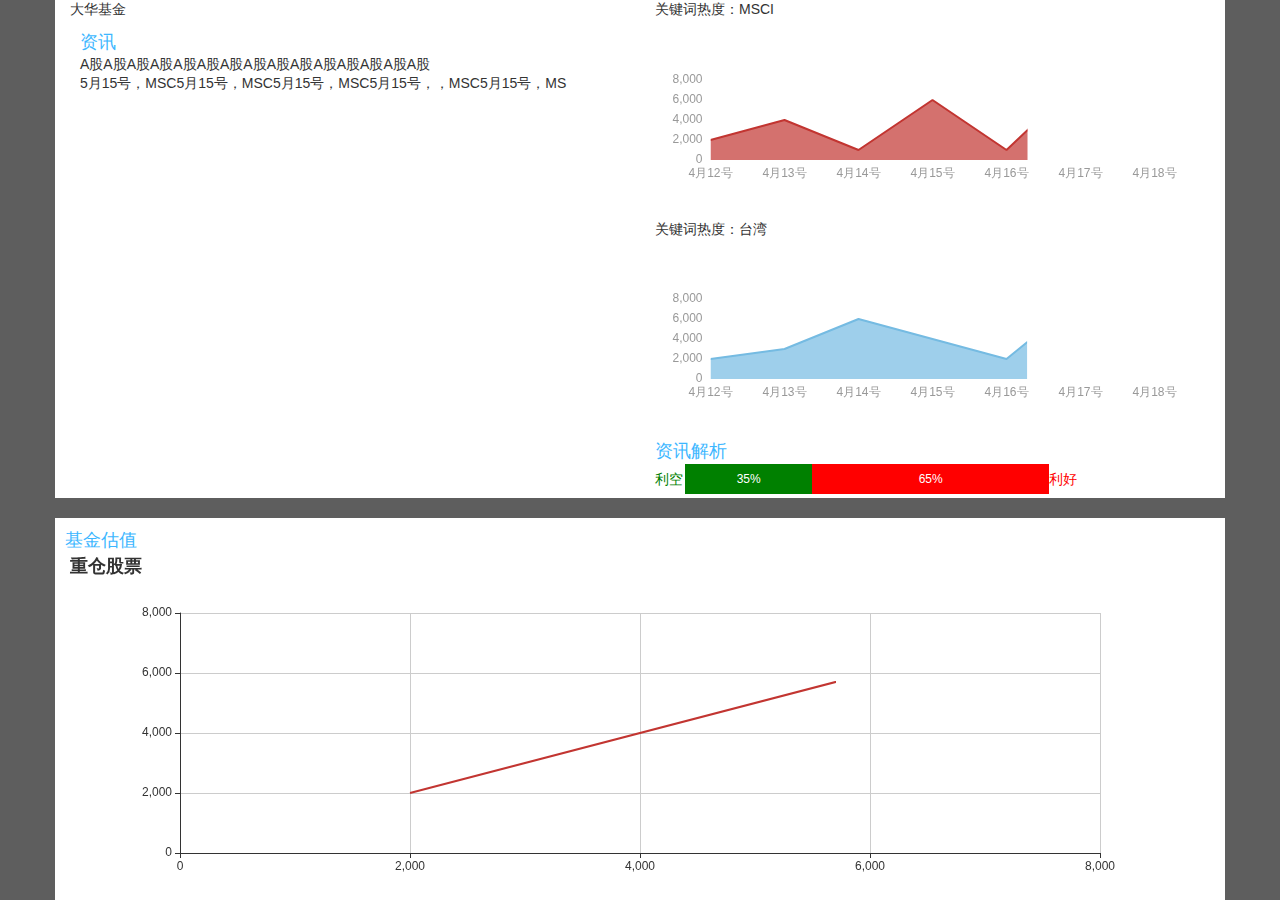
==== index.html @ 8939ec00 "first commit" ====
<!DOCTYPE html>
<html lang="en">
<head>
    <meta charset="UTF-8">
    <title>智能投顾</title>
    <meta name="renderer" content="webkit">
    <meta name="keywords" content=""/>
    <meta name="description" content=""/>
    <meta name="viewport" content="width=device-width, initial-scale=1.0, maximum-scale=1.0"/>
    <meta http-equiv="expires" content="0">
    <link rel="stylesheet" href="./css/bootstrap.min.css">
    <link rel="stylesheet" href="./css/font-awesome.min.css">
    <link rel="stylesheet" href="./css/animate.css">
    <link rel="stylesheet" href="./css/swiper.min.css">
    <link rel="stylesheet" href="./css/style.css">


    <script src="./js/jquery.min.js"></script>
    <script src="./js/bootstrap.min.js"></script>
    <script src="./js/echarts.min.js"></script>
    <script src="./js/swiper.min.js"></script>
</head>
<body>
   <div class="wrap">
       <div class="container">
           <div class="row clearfix bgfff">
               <div class="col-lg-6 bgfff">
                 <h3>大华基金</h3>
                 <div class="padLR">
                     <div class="blueT">资讯</div>
                     <p class="newsT">A股A股A股A股A股A股A股A股A股A股A股A股A股A股A股</p>
                     <p class="newsC">
                         5月15号，MSC5月15号，MSC5月15号，MSC5月15号，，MSC5月15号，MS
                     </p>
                     <div id="chart01">
                     </div>
                 </div>
               </div>
               <div class="col-lg-6 bgfff">
                  <div class="h3Bg">关键词热度：MSCI</div>
                   <div id="chart02"></div>
                   <div class="h3Bg">关键词热度：台湾</div>
                   <div id="chart03"></div>
                   <div class="blueT">资讯解析</div>
                   <div class="pgt">
                       <span class="colorG">利空</span>
                       <div class="pgrW">
                           <div class="pgr green" style="width:35%">
                               <i>35%</i>
                           </div>
                           <div class="pgr red" style="width:65%">
                               <i>65%</i>
                           </div>
                       </div>
                       <span class="colorR">利好</span>
                   </div>
               </div>
           </div>
           <div class="row bgfff mg20">
               <div class="padLR">
                   <div class="blueT">基金估值</div>
                   <div id="chart04"></div>
               </div>
           </div>
           <div class="row bgfff mg20">

               <div class="padLR">
                   <div class="part">
                       <h3>智投1号</h3>
                       <div class="blueT">组合收益率回测曲线</div>
                       <div class="clearfix">
                           <div id="chart05" class="fl"></div>
                           <div class="bgGrey fl">
                               <p>指标VaR</p>
                               <div id="chart06"></div>
                               <p>持仓以来</p>
                               <div class="haFlex">
                                   <div class="haItem">
                                       <span>7.48%</span>
                                       <span>最大收益率</span>
                                   </div>
                                   <div class="haItem">
                                       <span>7.48%</span>
                                       <span>最大收益率</span>
                                   </div>
                                   <div class="haItem">
                                       <span>7.48%</span>
                                       <span>最大收益率</span>
                                   </div>
                                   <div class="haItem">
                                       <span>7.48%</span>
                                       <span>最大收益率</span>
                                   </div>
                               </div>
                               <p>超额业绩分析</p>
                               <div class="barWrap">
                                   <span style="background: #ffcc00;height: 80px;"></span>
                                   <span style="background: #5dca63;height: 10px;"></span>
                                   <span style="background: #ff3300;height: 80px;"></span>
                                   <span style="background: #5dca63;height: 10px;"></span>
                               </div>
                           </div>
                       </div>
                   </div>
                   </div>
                   <div>
                       <div class="blueT">资产大类历年汇报图</div>
                       <div class="tableWrap">
                           <table>
                               <thead>
                                <tr>
                                    <th>2003</th>
                                    <th>2004</th>
                                    <th>2005</th>
                                    <th>2006</th>
                                    <th>2007</th>
                                    <th>2008</th>
                                    <th>2009</th>
                                    <th>2010</th>
                                    <th>2011</th>
                                    <th>2012</th>
                                    <th>2013</th>
                                    <th>2014</th>
                                    <th>2015</th>
                                    <th>2016</th>
                                    <th>2017</th>
                                </tr>
                               </thead>
                               <tbody>
                                   <tr>
                                       <td class="tc01">
                                           <span>HG DONG</span>
                                           <span>30.87%</span>
                                       </td>
                                       <td class="tc09">
                                           <span>HG DONG</span>
                                           <span>30.87%</span>
                                       </td>
                                       <td class="tc08">
                                           <span>HG DONG</span>
                                           <span>30.87%</span>
                                       </td>
                                       <td class="tc07">
                                           <span>HG DONG</span>
                                           <span>30.87%</span>
                                       </td>
                                       <td class="tc06">
                                           <span>HG DONG</span>
                                           <span>30.87%</span>
                                       </td>
                                       <td class="tc05">
                                           <span>HG DONG</span>
                                           <span>30.87%</span>
                                       </td>
                                       <td class="tc04">
                                           <span>HG DONG</span>
                                           <span>30.87%</span>
                                       </td>
                                       <td class="tc03">
                                           <span>HG DONG</span>
                                           <span>30.87%</span>
                                       </td>
                                       <td class="tc02">
                                           <span>HG DONG</span>
                                           <span>30.87%</span>
                                       </td>
                                       <td class="tc01">
                                           <span>HG DONG</span>
                                           <span>30.87%</span>
                                       </td>
                                       <td class="tc09">
                                           <span>HG DONG</span>
                                           <span>30.87%</span>
                                       </td>
                                       <td class="tc08">
                                           <span>HG DONG</span>
                                           <span>30.87%</span>
                                       </td>
                                       <td class="tc07">
                                           <span>HG DONG</span>
                                           <span>30.87%</span>
                                       </td>
                                       <td class="tc06">
                                           <span>HG DONG</span>
                                           <span>30.87%</span>
                                       </td>
                                       <td class="tc05">
                                           <span>HG DONG</span>
                                           <span>30.87%</span>
                                       </td>
                                   </tr>
                                   <tr>
                                       <td class="tc02">
                                           <span>HG DONG</span>
                                           <span>30.87%</span>
                                       </td>
                                       <td class="tc01">
                                           <span>HG DONG</span>
                                           <span>30.87%</span>
                                       </td>
                                       <td class="tc09">
                                           <span>HG DONG</span>
                                           <span>30.87%</span>
                                       </td>
                                       <td class="tc08">
                                           <span>HG DONG</span>
                                           <span>30.87%</span>
                                       </td>
                                       <td class="tc07">
                                           <span>HG DONG</span>
                                           <span>30.87%</span>
                                       </td>
                                       <td class="tc06">
                                           <span>HG DONG</span>
                                           <span>30.87%</span>
                                       </td>
                                       <td class="tc05">
                                           <span>HG DONG</span>
                                           <span>30.87%</span>
                                       </td>
                                       <td class="tc04">
                                           <span>HG DONG</span>
                                           <span>30.87%</span>
                                       </td>
                                       <td class="tc03">
                                           <span>HG DONG</span>
                                           <span>30.87%</span>
                                       </td>
                                       <td class="tc02">
                                           <span>HG DONG</span>
                                           <span>30.87%</span>
                                       </td>
                                       <td class="tc01">
                                           <span>HG DONG</span>
                                           <span>30.87%</span>
                                       </td>
                                       <td class="tc09">
                                           <span>HG DONG</span>
                                           <span>30.87%</span>
                                       </td>
                                       <td class="tc08">
                                           <span>HG DONG</span>
                                           <span>30.87%</span>
                                       </td>
                                       <td class="tc07">
                                           <span>HG DONG</span>
                                           <span>30.87%</span>
                                       </td>
                                       <td class="tc06">
                                           <span>HG DONG</span>
                                           <span>30.87%</span>
                                       </td>
                                   </tr>
                                   <tr>
                                       <td class="tc03">
                                           <span>HG DONG</span>
                                           <span>30.87%</span>
                                       </td>
                                       <td class="tc02">
                                           <span>HG DONG</span>
                                           <span>30.87%</span>
                                       </td>
                                       <td class="tc01">
                                           <span>HG DONG</span>
                                           <span>30.87%</span>
                                       </td>
                                       <td class="tc09">
                                           <span>HG DONG</span>
                                           <span>30.87%</span>
                                       </td>
                                       <td class="tc08">
                                           <span>HG DONG</span>
                                           <span>30.87%</span>
                                       </td>
                                       <td class="tc07">
                                           <span>HG DONG</span>
                                           <span>30.87%</span>
                                       </td>
                                       <td class="tc06">
                                           <span>HG DONG</span>
                                           <span>30.87%</span>
                                       </td>
                                       <td class="tc05">
                                           <span>HG DONG</span>
                                           <span>30.87%</span>
                                       </td>
                                       <td class="tc04">
                                           <span>HG DONG</span>
                                           <span>30.87%</span>
                                       </td>
                                       <td class="tc03">
                                           <span>HG DONG</span>
                                           <span>30.87%</span>
                                       </td>
                                       <td class="tc02">
                                           <span>HG DONG</span>
                                           <span>30.87%</span>
                                       </td>
                                       <td class="tc01">
                                           <span>HG DONG</span>
                                           <span>30.87%</span>
                                       </td>
                                       <td class="tc09">
                                           <span>HG DONG</span>
                                           <span>30.87%</span>
                                       </td>
                                       <td class="tc08">
                                           <span>HG DONG</span>
                                           <span>30.87%</span>
                                       </td>
                                       <td class="tc07">
                                           <span>HG DONG</span>
                                           <span>30.87%</span>
                                       </td>

                                   </tr>
                                   <tr>
                                       <td class="tc04">
                                           <span>HG DONG</span>
                                           <span>30.87%</span>
                                       </td>
                                       <td class="tc03">
                                           <span>HG DONG</span>
                                           <span>30.87%</span>
                                       </td>
                                       <td class="tc02">
                                           <span>HG DONG</span>
                                           <span>30.87%</span>
                                       </td>
                                       <td class="tc01">
                                           <span>HG DONG</span>
                                           <span>30.87%</span>
                                       </td>
                                       <td class="tc09">
                                           <span>HG DONG</span>
                                           <span>30.87%</span>
                                       </td>
                                       <td class="tc08">
                                           <span>HG DONG</span>
                                           <span>30.87%</span>
                                       </td>
                                       <td class="tc07">
                                           <span>HG DONG</span>
                                           <span>30.87%</span>
                                       </td>
                                       <td class="tc06">
                                           <span>HG DONG</span>
                                           <span>30.87%</span>
                                       </td>
                                       <td class="tc05">
                                           <span>HG DONG</span>
                                           <span>30.87%</span>
                                       </td>
                                       <td class="tc04">
                                           <span>HG DONG</span>
                                           <span>30.87%</span>
                                       </td>
                                       <td class="tc03">
                                           <span>HG DONG</span>
                                           <span>30.87%</span>
                                       </td>
                                       <td class="tc02">
                                           <span>HG DONG</span>
                                           <span>30.87%</span>
                                       </td>
                                       <td class="tc01">
                                           <span>HG DONG</span>
                                           <span>30.87%</span>
                                       </td>
                                       <td class="tc09">
                                           <span>HG DONG</span>
                                           <span>30.87%</span>
                                       </td>
                                       <td class="tc08">
                                           <span>HG DONG</span>
                                           <span>30.87%</span>
                                       </td>

                                   </tr>
                                   <tr>
                                       <td class="tc05">
                                           <span>HG DONG</span>
                                           <span>30.87%</span>
                                       </td>
                                       <td class="tc04">
                                           <span>HG DONG</span>
                                           <span>30.87%</span>
                                       </td>
                                       <td class="tc03">
                                           <span>HG DONG</span>
                                           <span>30.87%</span>
                                       </td>
                                       <td class="tc02">
                                           <span>HG DONG</span>
                                           <span>30.87%</span>
                                       </td>
                                       <td class="tc01">
                                           <span>HG DONG</span>
                                           <span>30.87%</span>
                                       </td>
                                       <td class="tc09">
                                           <span>HG DONG</span>
                                           <span>30.87%</span>
                                       </td>
                                       <td class="tc08">
                                           <span>HG DONG</span>
                                           <span>30.87%</span>
                                       </td>
                                       <td class="tc07">
                                           <span>HG DONG</span>
                                           <span>30.87%</span>
                                       </td>
                                       <td class="tc06">
                                           <span>HG DONG</span>
                                           <span>30.87%</span>
                                       </td>
                                       <td class="tc05">
                                           <span>HG DONG</span>
                                           <span>30.87%</span>
                                       </td>
                                       <td class="tc04">
                                           <span>HG DONG</span>
                                           <span>30.87%</span>
                                       </td>
                                       <td class="tc03">
                                           <span>HG DONG</span>
                                           <span>30.87%</span>
                                       </td>
                                       <td class="tc02">
                                           <span>HG DONG</span>
                                           <span>30.87%</span>
                                       </td>
                                       <td class="tc01">
                                           <span>HG DONG</span>
                                           <span>30.87%</span>
                                       </td>
                                       <td class="tc09">
                                           <span>HG DONG</span>
                                           <span>30.87%</span>
                                       </td>

                                   </tr>
                                   <tr>
                                       <td class="tc06">
                                           <span>HG DONG</span>
                                           <span>30.87%</span>
                                       </td>
                                       <td class="tc05">
                                           <span>HG DONG</span>
                                           <span>30.87%</span>
                                       </td>
                                       <td class="tc04">
                                           <span>HG DONG</span>
                                           <span>30.87%</span>
                                       </td>
                                       <td class="tc03">
                                           <span>HG DONG</span>
                                           <span>30.87%</span>
                                       </td>
                                       <td class="tc02">
                                           <span>HG DONG</span>
                                           <span>30.87%</span>
                                       </td>
                                       <td class="tc01">
                                           <span>HG DONG</span>
                                           <span>30.87%</span>
                                       </td>
                                       <td class="tc09">
                                           <span>HG DONG</span>
                                           <span>30.87%</span>
                                       </td>
                                       <td class="tc08">
                                           <span>HG DONG</span>
                                           <span>30.87%</span>
                                       </td>
                                       <td class="tc07">
                                           <span>HG DONG</span>
                                           <span>30.87%</span>
                                       </td>
                                       <td class="tc06">
                                           <span>HG DONG</span>
                                           <span>30.87%</span>
                                       </td>
                                       <td class="tc05">
                                           <span>HG DONG</span>
                                           <span>30.87%</span>
                                       </td>
                                       <td class="tc04">
                                           <span>HG DONG</span>
                                           <span>30.87%</span>
                                       </td>
                                       <td class="tc03">
                                           <span>HG DONG</span>
                                           <span>30.87%</span>
                                       </td>
                                       <td class="tc02">
                                           <span>HG DONG</span>
                                           <span>30.87%</span>
                                       </td>
                                       <td class="tc01">
                                           <span>HG DONG</span>
                                           <span>30.87%</span>
                                       </td>

                                   </tr>
                                   <tr>
                                       <td class="tc07">
                                           <span>HG DONG</span>
                                           <span>30.87%</span>
                                       </td>
                                       <td class="tc06">
                                           <span>HG DONG</span>
                                           <span>30.87%</span>
                                       </td>
                                       <td class="tc05">
                                           <span>HG DONG</span>
                                           <span>30.87%</span>
                                       </td>
                                       <td class="tc04">
                                           <span>HG DONG</span>
                                           <span>30.87%</span>
                                       </td>
                                       <td class="tc03">
                                           <span>HG DONG</span>
                                           <span>30.87%</span>
                                       </td>
                                       <td class="tc02">
                                           <span>HG DONG</span>
                                           <span>30.87%</span>
                                       </td>
                                       <td class="tc01">
                                           <span>HG DONG</span>
                                           <span>30.87%</span>
                                       </td>
                                       <td class="tc09">
                                           <span>HG DONG</span>
                                           <span>30.87%</span>
                                       </td>
                                       <td class="tc08">
                                           <span>HG DONG</span>
                                           <span>30.87%</span>
                                       </td>
                                       <td class="tc07">
                                           <span>HG DONG</span>
                                           <span>30.87%</span>
                                       </td>
                                       <td class="tc06">
                                           <span>HG DONG</span>
                                           <span>30.87%</span>
                                       </td>
                                       <td class="tc05">
                                           <span>HG DONG</span>
                                           <span>30.87%</span>
                                       </td>
                                       <td class="tc04">
                                           <span>HG DONG</span>
                                           <span>30.87%</span>
                                       </td>
                                       <td class="tc03">
                                           <span>HG DONG</span>
                                           <span>30.87%</span>
                                       </td>
                                       <td class="tc02">
                                           <span>HG DONG</span>
                                           <span>30.87%</span>
                                       </td>

                                   </tr>
                                   <tr>
                                       <td class="tc08">
                                           <span>HG DONG</span>
                                           <span>30.87%</span>
                                       </td>
                                       <td class="tc07">
                                           <span>HG DONG</span>
                                           <span>30.87%</span>
                                       </td>
                                       <td class="tc06">
                                           <span>HG DONG</span>
                                           <span>30.87%</span>
                                       </td>
                                       <td class="tc05">
                                           <span>HG DONG</span>
                                           <span>30.87%</span>
                                       </td>
                                       <td class="tc04">
                                           <span>HG DONG</span>
                                           <span>30.87%</span>
                                       </td>
                                       <td class="tc03">
                                           <span>HG DONG</span>
                                           <span>30.87%</span>
                                       </td>
                                       <td class="tc02">
                                           <span>HG DONG</span>
                                           <span>30.87%</span>
                                       </td>
                                       <td class="tc01">
                                           <span>HG DONG</span>
                                           <span>30.87%</span>
                                       </td>
                                       <td class="tc09">
                                           <span>HG DONG</span>
                                           <span>30.87%</span>
                                       </td>
                                       <td class="tc08">
                                           <span>HG DONG</span>
                                           <span>30.87%</span>
                                       </td>
                                       <td class="tc07">
                                           <span>HG DONG</span>
                                           <span>30.87%</span>
                                       </td>
                                       <td class="tc06">
                                           <span>HG DONG</span>
                                           <span>30.87%</span>
                                       </td>
                                       <td class="tc05">
                                           <span>HG DONG</span>
                                           <span>30.87%</span>
                                       </td>
                                       <td class="tc04">
                                           <span>HG DONG</span>
                                           <span>30.87%</span>
                                       </td>
                                       <td class="tc03">
                                           <span>HG DONG</span>
                                           <span>30.87%</span>
                                       </td>

                                   </tr>
                                   <tr>
                                       <td class="tc09">
                                           <span>HG DONG</span>
                                           <span>30.87%</span>
                                       </td>
                                       <td class="tc08">
                                           <span>HG DONG</span>
                                           <span>30.87%</span>
                                       </td>
                                       <td class="tc07">
                                           <span>HG DONG</span>
                                           <span>30.87%</span>
                                       </td>
                                       <td class="tc06">
                                           <span>HG DONG</span>
                                           <span>30.87%</span>
                                       </td>
                                       <td class="tc05">
                                           <span>HG DONG</span>
                                           <span>30.87%</span>
                                       </td>
                                       <td class="tc04">
                                           <span>HG DONG</span>
                                           <span>30.87%</span>
                                       </td>
                                       <td class="tc03">
                                           <span>HG DONG</span>
                                           <span>30.87%</span>
                                       </td>
                                       <td class="tc02">
                                           <span>HG DONG</span>
                                           <span>30.87%</span>
                                       </td>
                                       <td class="tc01">
                                           <span>HG DONG</span>
                                           <span>30.87%</span>
                                       </td>
                                       <td class="tc09">
                                           <span>HG DONG</span>
                                           <span>30.87%</span>
                                       </td>
                                       <td class="tc08">
                                           <span>HG DONG</span>
                                           <span>30.87%</span>
                                       </td>
                                       <td class="tc07">
                                           <span>HG DONG</span>
                                           <span>30.87%</span>
                                       </td>
                                       <td class="tc06">
                                           <span>HG DONG</span>
                                           <span>30.87%</span>
                                       </td>
                                       <td class="tc05">
                                           <span>HG DONG</span>
                                           <span>30.87%</span>
                                       </td>
                                       <td class="tc04">
                                           <span>HG DONG</span>
                                           <span>30.87%</span>
                                       </td>

                                   </tr>
                               </tbody>
                           </table>
                       </div>
                   </div>
                   <div class="part">
                       <div class="blueT">
                           资金、基金、行业分类饼图
                       </div>
                       <div class="clearfix chartPie">
                           <div id="chart07" class="fl"></div>
                           <div id="chart08" class="fl"></div>
                           <div id="chart09" class="fl"></div>
                       </div>
                   </div>
           </div>
           <div class="row bgfff">
               <div class="blueT">重仓平安基金</div>
               <div class="divergency">
                   <div class="divg">
                       <div class="middle">
                           <span>中国平安</span>
                       </div>
                       <div class="divgItem divgItem01 itemOn">
                           <div class="itemCircle"><em>大华基金</em></div>
                           <span>30%</span>
                           <i class="divgLine"></i>
                       </div>
                       <div class="divgItem divgItem02">
                           <div class="itemCircle"><em>招商混合</em></div>
                           <span>12%</span>
                           <i class="divgLine"></i>
                       </div>
                       <div class="divgItem divgItem03">
                           <div class="itemCircle"><em>广发基金</em></div>
                           <span>12%</span>
                           <i class="divgLine"></i>
                       </div>
                       <div class="divgItem divgItem04">
                           <div class="itemCircle"><em>华夏理财</em></div>
                           <span>12%</span>
                           <i class="divgLine"></i>
                       </div>
                       <div class="divgItem divgItem05">
                           <div class="itemCircle"><em>民生混合</em></div>
                           <span>12%</span>
                           <i class="divgLine"></i>
                       </div>

                   </div>
               </div>
           </div>

       </div>
   </div>
</body>
<script src="./js/chart.js"></script>
<script>
    function AddCls(){
        $(".tc01,.tc02,tc03,.tc04,tc05,tc06,tc07,tc08,tc09").addClass("animated flash");
    }
    function RemoveCls(){
        $(".tc01,.tc02,.tc03,.tc04,.tc05,.tc06,.tc07,.tc08,.tc09").removeClass("animated flash");
    }
    $(document).ready(function () {
       // setInterval(function () {
       //     $(".tc01,.tc02,.tc03,.tc04,.tc05,.tc06,.tc07,.tc08,.tc09").addClass("animated flash");
       // },1000)
       //
       //  setInterval(function () {
       //      $(".tc01,.tc02,.tc03,.tc04,.tc05,.tc06,.tc07,.tc08,.tc09").removeClass("animated flash");
       //  },3000)
    })
</script>
</html>
---- css/style.css ----
/*common*/
*{
    margin:0;
    padding: 0;
    border:0;
    box-sizing: border-box;
}
html, body, div, span, applet, object, iframe,
h1, h2, h3, h4, h5, h6, p, blockquote, pre,
a, abbr, acronym, address, big, cite, code,
del, dfn, em, img, ins, kbd, q, s, samp,
small, strike, strong, sub, sup, tt, var,
b, u, i, center,
dl, dt, dd, ol, ul, li,
fieldset, form, label, legend,
table, caption, tbody, tfoot, thead, tr, th, td,
article, aside, canvas, details, embed,
figure, figcaption, footer, header, hgroup,
menu, nav, output, ruby, section, summary,
time, mark, audio, video {
    margin: 0;
    padding: 0;
    border: 0;
    font-size: 100%;
    font: inherit;
    vertical-align: baseline;
}
html,body{
    width:100%;
    height:100%;
}
body{
    background: #fff;
    font-size: 14px;
    font-family: "open sans", "Helvetica Neue", Helvetica, Arial, sans-serif;
    line-height: 1.4;
}
ul,li{
    list-style: none;
}
a{
    text-decoration: none;
}
.fl{
    float: left;
}
.fr{
    float: right;
}
.wrap{
    background: #5e5e5e;
    width:100%;
    height:100%;
    overflow-y: auto;
}
.bgfff{
    background: #fff;
}
.padLR{
    padding: 10px;
}
.mg20{
    margin:20px -15px;
}
.blueT{
    font-size: 18px;
    color:#3db7ff;
}
#chart01{
    width:100%;
    height:394px;
}
#chart02{
    width:100%;
    height:200px;
}
#chart03{
    width:100%;
    height:200px;
}
#chart04{
    width:100%;
    height:360px;
}
#chart05{
    width:65%;
    height:300px;
}
#chart06{
    width:100%;
    height: 200px;
}
#chart07{
    width:30%;
    height: 280px;
}
#chart08{
    width:30%;
    height: 280px;
}
#chart09{
    width:30%;
    height: 280px;
}
.pgt{
    display: flex;
    width:80%;
    align-items: center;
    flex-direction: row;
}
.pgt span{
    height:30px;
    display: block;
    line-height: 30px;
}
.pgrW{
    width:calc(100% - 80px);
    display: flex;
    align-items: center;
    flex-direction: row;
}
.pgt .pgr{
    display: block;
    position: relative;
    height:30px;
}
.pgt .pgr i{
    font-style: normal;
    font-size:12px;
    text-align: center;
    color: #fff;
    display: block;
    line-height: 30px;
}

.pgt .colorG{
    font-size: 14px;
    color:green;
    width:30px;
}
.pgt .colorR{
    font-size: 14px;
    color:red;
    width:40px;
}
.pgt .green{
    background: green;
}
.pgt .red{
    background: red;
}
.bgGrey{
    background: #efefef;
    width:35%;
}
.barWrap{
    display: flex;
    height:100px;
    align-items: flex-end;
    justify-content: space-around;
}
.barWrap span{
    display: block;
    width:20px;
}
.haFlex{
    display: flex;
    align-items: center;
    justify-content: space-around;
}
.haItem span{
    display: block;
    text-align: center;
}

/*发散图纯css*/
.divg{
  position:relative;
  width: 60%;
  height: 300px;
}
.divg .middle {
    width: 80px;
    height: 80px;
    background: #ff6600;
    text-align: center;
    color: #fff;
    border-radius: 100%;
    line-height: 80px;
    font-size: 14px;
    position: absolute;
    top: 30%;
    left: 30%;
}
.divgItem {
     position: relative;
 }
.divgItem .itemCircle{
    display: block;
    width:60px;
    height:60px;
    background:#d2d1d1;
    text-align: center;
    color:#fff;
    font-size: 14px;
    border-radius: 100%;
    position: absolute;
}
.divgItem.itemOn .itemCircle{
    background: #ff6600;
}
.divgItem.divgItem01 {
    top: 1%;
    left: 32%;
}
.divgItem.divgItem02 {
    top: 33%;
    left: 49%;
}
.divgItem.divgItem03 {
    top: 61%;
    left: 42%;
}
.divgItem.divgItem04 {
    top: 70%;
    left: 28%;
}
.divgItem.divgItem05 {
    top: 34%;
    left: 17%;
}
i.divgLine {
    display: block;
    width: 1px;
    height: 40px;
    background: #d2d1d1;
    position: absolute;

}
.divgItem.itemOn .divgLine{
    background: #ff6600;
}
.divgItem01 .divgLine{
    top: 47px;
    left: 29px;
}
.divgItem02 i.divgLine {
    top: 3px;
    transform: rotate(90deg);
    left: -26px;
    height: 58px;
}
.divgItem03 i.divgLine {
    top: -26px;
    left: -9px;
    transform: rotate(-46deg);
    height: 44px;
}
.divgItem04 i.divgLine {
    top: -49px;
    left: 29px;
    height: 54px;
}
.divgItem05 i.divgLine {
    top: 11px;
    left: 71px;
    transform: rotate(90deg);
}
.divgItem span{
    display: block;
    position: absolute;
    font-size: 12px;
    color: grey;

}
.divgItem.itemOn span{
    color:#ff6600;
}
.divgItem01 span{
    top: -15px;
    left: 19px;
}
.divgItem02 span {
    top: 22px;
    left: 62px;
}
.divgItem03 span {
    top: 30px;
    left: 62px;
}
.divgItem04 span {
    left: 20px;
    top: 60px;
}
.divgItem05 span {
    top: 24px;
    left: -28px;
}

.divgItem em {
    font-size: 12px;
    width: 30px;
    display: block;
    margin: 15px 15px;
}


/*table style*/
.tableWrap table{
    width:100%;
}
.tableWrap th,.tableWrap td{
    /*width:54px;*/
    height: 16px;
    text-align: center;
    vertical-align: middle;
    border-bottom: 2px solid #fff;
    border-right: 2px solid #fff;
}
.tc01{
      background: #ff771d;
  }
.tc02{
    background: #00a1ff;
}
.tc03{
    background: #666699;
}
.tc04{
    background: #ff3300;
}
.tc05{
    background: #ff9900;
}
.tc06{
    background: #996633;
}
.tc07{
    background: #c9c9c9;
}
.tc08{
    background: #5dca63;
}
.tc09{
    background: #ffd211;
}
.tableWrap th span,.tableWrap td span{
    display: block;
    color: #fff;
    font-size: 12px;
}
.tableWrap tr th:last-child,.tableWrap tr td:last-child{
    border-right: 0;
}
.tableWrap tbody tr:last-child td{
    border-bottom:0
}
.tc01{

}
@media (min-width: 1501px){
    .container {
        width: 1500px;
    }
}

@media (min-width: 1200px) and (max-width: 1500px){
    .container {
        width: 1170px;
    }
}
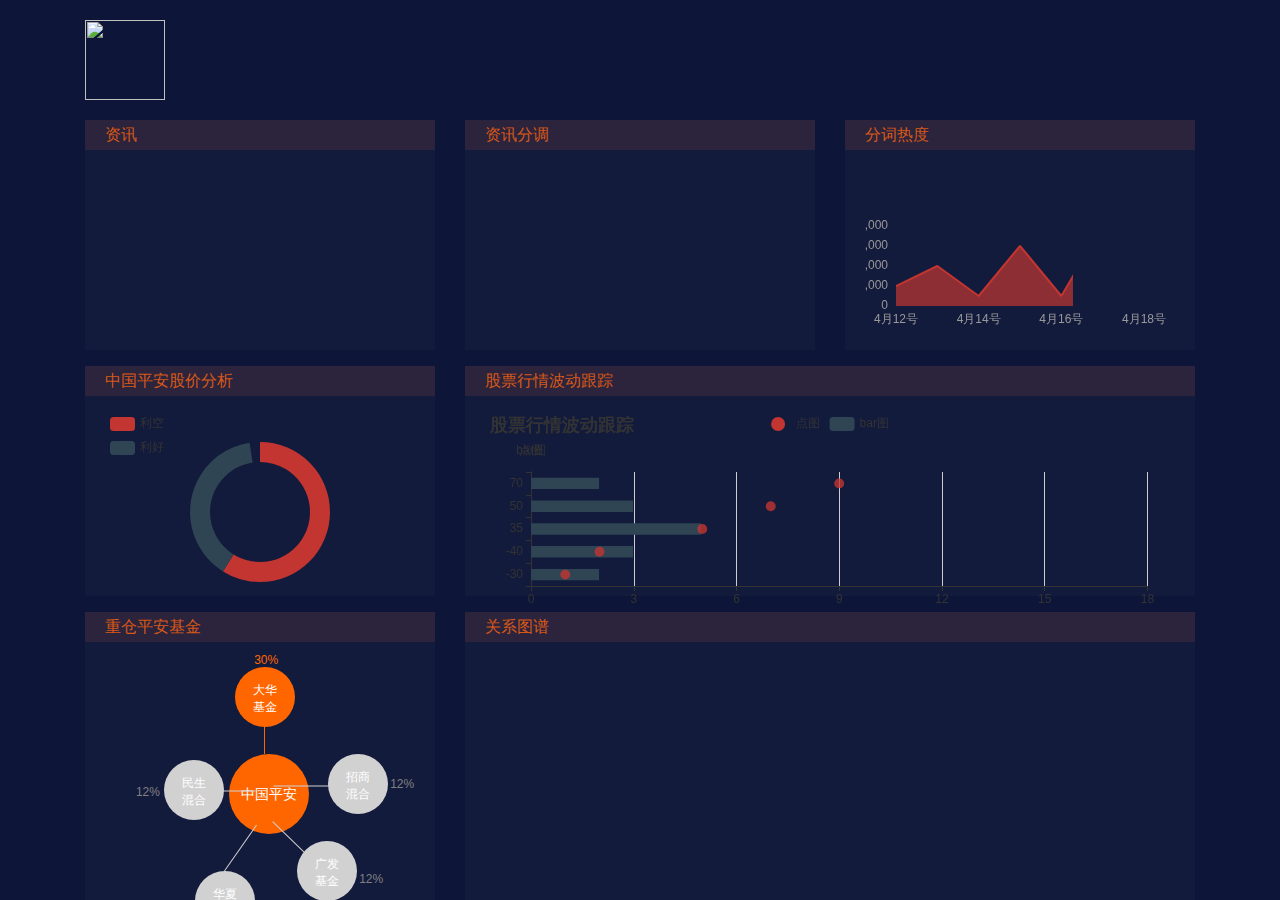
==== commit 974ce03f: "style add" ====
--- a/index.html
+++ b/index.html
@@ -23,6 +23,800 @@
 <body>
    <div class="wrap">
        <div class="container">
+           <div class="logo">
+               <img src="./images/logo.png" alt="">
+           </div>
+           <div class="row">
+              <div class="col-lg-12">
+                  <div class="col-lg-4">
+                      <div class="pan mgt16">
+                          <div class="pan-head">
+                              资讯
+                          </div>
+                          <div class="pan-body">
+
+                          </div>
+                      </div>
+                      <div class="pan mgt16">
+                          <div class="pan-head">
+                              中国平安股价分析
+                          </div>
+                          <div class="pan-body">
+                                <div id="chart12"></div>
+                          </div>
+                      </div>
+                  </div>
+                  <div class="col-lg-8" style="padding: 0">
+                      <div class="col-lg-6">
+                          <div class="pan mgt16">
+                              <div class="pan-head">
+                                  资讯分调
+                              </div>
+                              <div class="pan-body">
+
+                              </div>
+                          </div>
+                      </div>
+                      <div class="col-lg-6">
+                          <div class="pan mgt16">
+                              <div class="pan-head">
+                                  分词热度
+                              </div>
+                              <div class="pan-body">
+                                  <div id="chart02"></div>
+                              </div>
+                          </div>
+                      </div>
+                      <div class="col-lg-12">
+                          <div class="pan mgt16">
+                              <div class="pan-head">
+                                  股票行情波动跟踪
+                              </div>
+                              <div class="pan-body">
+                                  <div id="chart11">
+
+                                  </div>
+                              </div>
+                          </div>
+                      </div>
+                  </div>
+              </div>
+              <div class="col-lg-12">
+                   <div class="col-1g-12">
+                       <div class="col-lg-4">
+                           <div class="pan mgt16">
+                               <div class="pan-head">
+                                   重仓平安基金
+                               </div>
+                               <div class="pan-body" style="height: 320px">
+                                   <div class="divergency">
+                                       <div class="divg">
+                                           <div class="middle">
+                                               <span>中国平安</span>
+                                           </div>
+                                           <div class="divgItem divgItem01 itemOn">
+                                               <div class="itemCircle"><em>大华基金</em></div>
+                                               <span>30%</span>
+                                               <i class="divgLine"></i>
+                                           </div>
+                                           <div class="divgItem divgItem02">
+                                               <div class="itemCircle"><em>招商混合</em></div>
+                                               <span>12%</span>
+                                               <i class="divgLine"></i>
+                                           </div>
+                                           <div class="divgItem divgItem03">
+                                               <div class="itemCircle"><em>广发基金</em></div>
+                                               <span>12%</span>
+                                               <i class="divgLine"></i>
+                                           </div>
+                                           <div class="divgItem divgItem04">
+                                               <div class="itemCircle"><em>华夏理财</em></div>
+                                               <span>12%</span>
+                                               <i class="divgLine"></i>
+                                           </div>
+                                           <div class="divgItem divgItem05">
+                                               <div class="itemCircle"><em>民生混合</em></div>
+                                               <span>12%</span>
+                                               <i class="divgLine"></i>
+                                           </div>
+
+                                       </div>
+                                   </div>
+                               </div>
+                           </div>
+                       </div>
+                       <div class="col-lg-8">
+                           <div class="pan mgt16">
+                               <div class="pan-head">
+                                   关系图谱
+                               </div>
+                               <div class="pan-body" style="height: 320px">
+
+                               </div>
+                           </div>
+                       </div>
+                   </div>
+                   <div class="col-lg-12">
+                       <div class="pan mgt16">
+                           <div class="pan-head">
+                               大华基金估值
+                           </div>
+                           <div class="pan-body" style="height: 400px;">
+                               <div id="chart10">
+                               </div>
+                           </div>
+                       </div>
+                   </div>
+                   <div class="clearfix">
+                       <div class="col-lg-4">
+                           <div class="pan mgt16">
+                               <div class="pan-head">
+                                   智投1号
+                               </div>
+                               <div class="pan-body">
+                                    <div id="chart05"></div>
+                               </div>
+                           </div>
+                       </div>
+                       <div class="col-lg-4">
+                           <div class="pan mgt16">
+                               <div class="pan-head">
+                                   组合指标VaR
+                               </div>
+                               <div class="pan-body">
+                                    <div id="chart06"></div>
+                               </div>
+                           </div>
+                       </div>
+                       <div class="col-lg-4">
+                           <div class="pan mgt16">
+                               <div class="pan-head">
+                                   超额业绩分析
+                               </div>
+                               <div class="pan-body">
+
+                               </div>
+                           </div>
+                       </div>
+                   </div>
+               </div>
+              <div class="col-lg-12">
+                  <div class="col-lg-8">
+                      <div class="pan mgt16">
+                          <div class="pan-head">
+                              中国平安未来走势
+                          </div>
+                          <div class="pan-body">
+
+                          </div>
+                      </div>
+                  </div>
+                  <div class="col-lg-4">
+                      <div class="pan mgt16">
+                          <div class="pan-head">
+                              高频交易模拟
+                          </div>
+                          <div class="pan-body">
+
+                          </div>
+                      </div>
+                  </div>
+              </div>
+               <div class="col-lg-12">
+                   <div class="col-lg-8">
+                       <div class="pan mgt16">
+                           <div class="pan-head">
+                               资产大类历年汇报图
+                           </div>
+                           <div class="pan-body" style="height:450px">
+                               <div class="tableWrap">
+                                   <table>
+                                       <thead>
+                                       <tr>
+                                           <th>2003</th>
+                                           <th>2004</th>
+                                           <th>2005</th>
+                                           <th>2006</th>
+                                           <th>2007</th>
+                                           <th>2008</th>
+                                           <th>2009</th>
+                                           <th>2010</th>
+                                           <th>2011</th>
+                                           <th>2012</th>
+                                           <th>2013</th>
+                                           <th>2014</th>
+                                           <th>2015</th>
+                                           <th>2016</th>
+                                           <th>2017</th>
+                                       </tr>
+                                       </thead>
+                                       <tbody>
+                                       <tr>
+                                           <td class="tc01">
+                                               <span>HG DONG</span>
+                                               <span>30.87%</span>
+                                           </td>
+                                           <td class="tc09">
+                                               <span>HG DONG</span>
+                                               <span>30.87%</span>
+                                           </td>
+                                           <td class="tc08">
+                                               <span>HG DONG</span>
+                                               <span>30.87%</span>
+                                           </td>
+                                           <td class="tc07">
+                                               <span>HG DONG</span>
+                                               <span>30.87%</span>
+                                           </td>
+                                           <td class="tc06">
+                                               <span>HG DONG</span>
+                                               <span>30.87%</span>
+                                           </td>
+                                           <td class="tc05">
+                                               <span>HG DONG</span>
+                                               <span>30.87%</span>
+                                           </td>
+                                           <td class="tc04">
+                                               <span>HG DONG</span>
+                                               <span>30.87%</span>
+                                           </td>
+                                           <td class="tc03">
+                                               <span>HG DONG</span>
+                                               <span>30.87%</span>
+                                           </td>
+                                           <td class="tc02">
+                                               <span>HG DONG</span>
+                                               <span>30.87%</span>
+                                           </td>
+                                           <td class="tc01">
+                                               <span>HG DONG</span>
+                                               <span>30.87%</span>
+                                           </td>
+                                           <td class="tc09">
+                                               <span>HG DONG</span>
+                                               <span>30.87%</span>
+                                           </td>
+                                           <td class="tc08">
+                                               <span>HG DONG</span>
+                                               <span>30.87%</span>
+                                           </td>
+                                           <td class="tc07">
+                                               <span>HG DONG</span>
+                                               <span>30.87%</span>
+                                           </td>
+                                           <td class="tc06">
+                                               <span>HG DONG</span>
+                                               <span>30.87%</span>
+                                           </td>
+                                           <td class="tc05">
+                                               <span>HG DONG</span>
+                                               <span>30.87%</span>
+                                           </td>
+                                       </tr>
+                                       <tr>
+                                           <td class="tc02">
+                                               <span>HG DONG</span>
+                                               <span>30.87%</span>
+                                           </td>
+                                           <td class="tc01">
+                                               <span>HG DONG</span>
+                                               <span>30.87%</span>
+                                           </td>
+                                           <td class="tc09">
+                                               <span>HG DONG</span>
+                                               <span>30.87%</span>
+                                           </td>
+                                           <td class="tc08">
+                                               <span>HG DONG</span>
+                                               <span>30.87%</span>
+                                           </td>
+                                           <td class="tc07">
+                                               <span>HG DONG</span>
+                                               <span>30.87%</span>
+                                           </td>
+                                           <td class="tc06">
+                                               <span>HG DONG</span>
+                                               <span>30.87%</span>
+                                           </td>
+                                           <td class="tc05">
+                                               <span>HG DONG</span>
+                                               <span>30.87%</span>
+                                           </td>
+                                           <td class="tc04">
+                                               <span>HG DONG</span>
+                                               <span>30.87%</span>
+                                           </td>
+                                           <td class="tc03">
+                                               <span>HG DONG</span>
+                                               <span>30.87%</span>
+                                           </td>
+                                           <td class="tc02">
+                                               <span>HG DONG</span>
+                                               <span>30.87%</span>
+                                           </td>
+                                           <td class="tc01">
+                                               <span>HG DONG</span>
+                                               <span>30.87%</span>
+                                           </td>
+                                           <td class="tc09">
+                                               <span>HG DONG</span>
+                                               <span>30.87%</span>
+                                           </td>
+                                           <td class="tc08">
+                                               <span>HG DONG</span>
+                                               <span>30.87%</span>
+                                           </td>
+                                           <td class="tc07">
+                                               <span>HG DONG</span>
+                                               <span>30.87%</span>
+                                           </td>
+                                           <td class="tc06">
+                                               <span>HG DONG</span>
+                                               <span>30.87%</span>
+                                           </td>
+                                       </tr>
+                                       <tr>
+                                           <td class="tc03">
+                                               <span>HG DONG</span>
+                                               <span>30.87%</span>
+                                           </td>
+                                           <td class="tc02">
+                                               <span>HG DONG</span>
+                                               <span>30.87%</span>
+                                           </td>
+                                           <td class="tc01">
+                                               <span>HG DONG</span>
+                                               <span>30.87%</span>
+                                           </td>
+                                           <td class="tc09">
+                                               <span>HG DONG</span>
+                                               <span>30.87%</span>
+                                           </td>
+                                           <td class="tc08">
+                                               <span>HG DONG</span>
+                                               <span>30.87%</span>
+                                           </td>
+                                           <td class="tc07">
+                                               <span>HG DONG</span>
+                                               <span>30.87%</span>
+                                           </td>
+                                           <td class="tc06">
+                                               <span>HG DONG</span>
+                                               <span>30.87%</span>
+                                           </td>
+                                           <td class="tc05">
+                                               <span>HG DONG</span>
+                                               <span>30.87%</span>
+                                           </td>
+                                           <td class="tc04">
+                                               <span>HG DONG</span>
+                                               <span>30.87%</span>
+                                           </td>
+                                           <td class="tc03">
+                                               <span>HG DONG</span>
+                                               <span>30.87%</span>
+                                           </td>
+                                           <td class="tc02">
+                                               <span>HG DONG</span>
+                                               <span>30.87%</span>
+                                           </td>
+                                           <td class="tc01">
+                                               <span>HG DONG</span>
+                                               <span>30.87%</span>
+                                           </td>
+                                           <td class="tc09">
+                                               <span>HG DONG</span>
+                                               <span>30.87%</span>
+                                           </td>
+                                           <td class="tc08">
+                                               <span>HG DONG</span>
+                                               <span>30.87%</span>
+                                           </td>
+                                           <td class="tc07">
+                                               <span>HG DONG</span>
+                                               <span>30.87%</span>
+                                           </td>
+
+                                       </tr>
+                                       <tr>
+                                           <td class="tc04">
+                                               <span>HG DONG</span>
+                                               <span>30.87%</span>
+                                           </td>
+                                           <td class="tc03">
+                                               <span>HG DONG</span>
+                                               <span>30.87%</span>
+                                           </td>
+                                           <td class="tc02">
+                                               <span>HG DONG</span>
+                                               <span>30.87%</span>
+                                           </td>
+                                           <td class="tc01">
+                                               <span>HG DONG</span>
+                                               <span>30.87%</span>
+                                           </td>
+                                           <td class="tc09">
+                                               <span>HG DONG</span>
+                                               <span>30.87%</span>
+                                           </td>
+                                           <td class="tc08">
+                                               <span>HG DONG</span>
+                                               <span>30.87%</span>
+                                           </td>
+                                           <td class="tc07">
+                                               <span>HG DONG</span>
+                                               <span>30.87%</span>
+                                           </td>
+                                           <td class="tc06">
+                                               <span>HG DONG</span>
+                                               <span>30.87%</span>
+                                           </td>
+                                           <td class="tc05">
+                                               <span>HG DONG</span>
+                                               <span>30.87%</span>
+                                           </td>
+                                           <td class="tc04">
+                                               <span>HG DONG</span>
+                                               <span>30.87%</span>
+                                           </td>
+                                           <td class="tc03">
+                                               <span>HG DONG</span>
+                                               <span>30.87%</span>
+                                           </td>
+                                           <td class="tc02">
+                                               <span>HG DONG</span>
+                                               <span>30.87%</span>
+                                           </td>
+                                           <td class="tc01">
+                                               <span>HG DONG</span>
+                                               <span>30.87%</span>
+                                           </td>
+                                           <td class="tc09">
+                                               <span>HG DONG</span>
+                                               <span>30.87%</span>
+                                           </td>
+                                           <td class="tc08">
+                                               <span>HG DONG</span>
+                                               <span>30.87%</span>
+                                           </td>
+
+                                       </tr>
+                                       <tr>
+                                           <td class="tc05">
+                                               <span>HG DONG</span>
+                                               <span>30.87%</span>
+                                           </td>
+                                           <td class="tc04">
+                                               <span>HG DONG</span>
+                                               <span>30.87%</span>
+                                           </td>
+                                           <td class="tc03">
+                                               <span>HG DONG</span>
+                                               <span>30.87%</span>
+                                           </td>
+                                           <td class="tc02">
+                                               <span>HG DONG</span>
+                                               <span>30.87%</span>
+                                           </td>
+                                           <td class="tc01">
+                                               <span>HG DONG</span>
+                                               <span>30.87%</span>
+                                           </td>
+                                           <td class="tc09">
+                                               <span>HG DONG</span>
+                                               <span>30.87%</span>
+                                           </td>
+                                           <td class="tc08">
+                                               <span>HG DONG</span>
+                                               <span>30.87%</span>
+                                           </td>
+                                           <td class="tc07">
+                                               <span>HG DONG</span>
+                                               <span>30.87%</span>
+                                           </td>
+                                           <td class="tc06">
+                                               <span>HG DONG</span>
+                                               <span>30.87%</span>
+                                           </td>
+                                           <td class="tc05">
+                                               <span>HG DONG</span>
+                                               <span>30.87%</span>
+                                           </td>
+                                           <td class="tc04">
+                                               <span>HG DONG</span>
+                                               <span>30.87%</span>
+                                           </td>
+                                           <td class="tc03">
+                                               <span>HG DONG</span>
+                                               <span>30.87%</span>
+                                           </td>
+                                           <td class="tc02">
+                                               <span>HG DONG</span>
+                                               <span>30.87%</span>
+                                           </td>
+                                           <td class="tc01">
+                                               <span>HG DONG</span>
+                                               <span>30.87%</span>
+                                           </td>
+                                           <td class="tc09">
+                                               <span>HG DONG</span>
+                                               <span>30.87%</span>
+                                           </td>
+
+                                       </tr>
+                                       <tr>
+                                           <td class="tc06">
+                                               <span>HG DONG</span>
+                                               <span>30.87%</span>
+                                           </td>
+                                           <td class="tc05">
+                                               <span>HG DONG</span>
+                                               <span>30.87%</span>
+                                           </td>
+                                           <td class="tc04">
+                                               <span>HG DONG</span>
+                                               <span>30.87%</span>
+                                           </td>
+                                           <td class="tc03">
+                                               <span>HG DONG</span>
+                                               <span>30.87%</span>
+                                           </td>
+                                           <td class="tc02">
+                                               <span>HG DONG</span>
+                                               <span>30.87%</span>
+                                           </td>
+                                           <td class="tc01">
+                                               <span>HG DONG</span>
+                                               <span>30.87%</span>
+                                           </td>
+                                           <td class="tc09">
+                                               <span>HG DONG</span>
+                                               <span>30.87%</span>
+                                           </td>
+                                           <td class="tc08">
+                                               <span>HG DONG</span>
+                                               <span>30.87%</span>
+                                           </td>
+                                           <td class="tc07">
+                                               <span>HG DONG</span>
+                                               <span>30.87%</span>
+                                           </td>
+                                           <td class="tc06">
+                                               <span>HG DONG</span>
+                                               <span>30.87%</span>
+                                           </td>
+                                           <td class="tc05">
+                                               <span>HG DONG</span>
+                                               <span>30.87%</span>
+                                           </td>
+                                           <td class="tc04">
+                                               <span>HG DONG</span>
+                                               <span>30.87%</span>
+                                           </td>
+                                           <td class="tc03">
+                                               <span>HG DONG</span>
+                                               <span>30.87%</span>
+                                           </td>
+                                           <td class="tc02">
+                                               <span>HG DONG</span>
+                                               <span>30.87%</span>
+                                           </td>
+                                           <td class="tc01">
+                                               <span>HG DONG</span>
+                                               <span>30.87%</span>
+                                           </td>
+
+                                       </tr>
+                                       <tr>
+                                           <td class="tc07">
+                                               <span>HG DONG</span>
+                                               <span>30.87%</span>
+                                           </td>
+                                           <td class="tc06">
+                                               <span>HG DONG</span>
+                                               <span>30.87%</span>
+                                           </td>
+                                           <td class="tc05">
+                                               <span>HG DONG</span>
+                                               <span>30.87%</span>
+                                           </td>
+                                           <td class="tc04">
+                                               <span>HG DONG</span>
+                                               <span>30.87%</span>
+                                           </td>
+                                           <td class="tc03">
+                                               <span>HG DONG</span>
+                                               <span>30.87%</span>
+                                           </td>
+                                           <td class="tc02">
+                                               <span>HG DONG</span>
+                                               <span>30.87%</span>
+                                           </td>
+                                           <td class="tc01">
+                                               <span>HG DONG</span>
+                                               <span>30.87%</span>
+                                           </td>
+                                           <td class="tc09">
+                                               <span>HG DONG</span>
+                                               <span>30.87%</span>
+                                           </td>
+                                           <td class="tc08">
+                                               <span>HG DONG</span>
+                                               <span>30.87%</span>
+                                           </td>
+                                           <td class="tc07">
+                                               <span>HG DONG</span>
+                                               <span>30.87%</span>
+                                           </td>
+                                           <td class="tc06">
+                                               <span>HG DONG</span>
+                                               <span>30.87%</span>
+                                           </td>
+                                           <td class="tc05">
+                                               <span>HG DONG</span>
+                                               <span>30.87%</span>
+                                           </td>
+                                           <td class="tc04">
+                                               <span>HG DONG</span>
+                                               <span>30.87%</span>
+                                           </td>
+                                           <td class="tc03">
+                                               <span>HG DONG</span>
+                                               <span>30.87%</span>
+                                           </td>
+                                           <td class="tc02">
+                                               <span>HG DONG</span>
+                                               <span>30.87%</span>
+                                           </td>
+
+                                       </tr>
+                                       <tr>
+                                           <td class="tc08">
+                                               <span>HG DONG</span>
+                                               <span>30.87%</span>
+                                           </td>
+                                           <td class="tc07">
+                                               <span>HG DONG</span>
+                                               <span>30.87%</span>
+                                           </td>
+                                           <td class="tc06">
+                                               <span>HG DONG</span>
+                                               <span>30.87%</span>
+                                           </td>
+                                           <td class="tc05">
+                                               <span>HG DONG</span>
+                                               <span>30.87%</span>
+                                           </td>
+                                           <td class="tc04">
+                                               <span>HG DONG</span>
+                                               <span>30.87%</span>
+                                           </td>
+                                           <td class="tc03">
+                                               <span>HG DONG</span>
+                                               <span>30.87%</span>
+                                           </td>
+                                           <td class="tc02">
+                                               <span>HG DONG</span>
+                                               <span>30.87%</span>
+                                           </td>
+                                           <td class="tc01">
+                                               <span>HG DONG</span>
+                                               <span>30.87%</span>
+                                           </td>
+                                           <td class="tc09">
+                                               <span>HG DONG</span>
+                                               <span>30.87%</span>
+                                           </td>
+                                           <td class="tc08">
+                                               <span>HG DONG</span>
+                                               <span>30.87%</span>
+                                           </td>
+                                           <td class="tc07">
+                                               <span>HG DONG</span>
+                                               <span>30.87%</span>
+                                           </td>
+                                           <td class="tc06">
+                                               <span>HG DONG</span>
+                                               <span>30.87%</span>
+                                           </td>
+                                           <td class="tc05">
+                                               <span>HG DONG</span>
+                                               <span>30.87%</span>
+                                           </td>
+                                           <td class="tc04">
+                                               <span>HG DONG</span>
+                                               <span>30.87%</span>
+                                           </td>
+                                           <td class="tc03">
+                                               <span>HG DONG</span>
+                                               <span>30.87%</span>
+                                           </td>
+
+                                       </tr>
+                                       <tr>
+                                           <td class="tc09">
+                                               <span>HG DONG</span>
+                                               <span>30.87%</span>
+                                           </td>
+                                           <td class="tc08">
+                                               <span>HG DONG</span>
+                                               <span>30.87%</span>
+                                           </td>
+                                           <td class="tc07">
+                                               <span>HG DONG</span>
+                                               <span>30.87%</span>
+                                           </td>
+                                           <td class="tc06">
+                                               <span>HG DONG</span>
+                                               <span>30.87%</span>
+                                           </td>
+                                           <td class="tc05">
+                                               <span>HG DONG</span>
+                                               <span>30.87%</span>
+                                           </td>
+                                           <td class="tc04">
+                                               <span>HG DONG</span>
+                                               <span>30.87%</span>
+                                           </td>
+                                           <td class="tc03">
+                                               <span>HG DONG</span>
+                                               <span>30.87%</span>
+                                           </td>
+                                           <td class="tc02">
+                                               <span>HG DONG</span>
+                                               <span>30.87%</span>
+                                           </td>
+                                           <td class="tc01">
+                                               <span>HG DONG</span>
+                                               <span>30.87%</span>
+                                           </td>
+                                           <td class="tc09">
+                                               <span>HG DONG</span>
+                                               <span>30.87%</span>
+                                           </td>
+                                           <td class="tc08">
+                                               <span>HG DONG</span>
+                                               <span>30.87%</span>
+                                           </td>
+                                           <td class="tc07">
+                                               <span>HG DONG</span>
+                                               <span>30.87%</span>
+                                           </td>
+                                           <td class="tc06">
+                                               <span>HG DONG</span>
+                                               <span>30.87%</span>
+                                           </td>
+                                           <td class="tc05">
+                                               <span>HG DONG</span>
+                                               <span>30.87%</span>
+                                           </td>
+                                           <td class="tc04">
+                                               <span>HG DONG</span>
+                                               <span>30.87%</span>
+                                           </td>
+
+                                       </tr>
+                                       </tbody>
+                                   </table>
+                               </div>
+                           </div>
+                       </div>
+                   </div>
+                   <div class="col-lg-4">
+                       <div class="pan mgt16">
+                           <div class="pan-head">
+                               资金、基金、行业分类饼图
+                           </div>
+                           <div class="pan-body" style="height: 450px">
+                                <div id="chart07"></div>
+                                <div id="chart08"></div>
+                                <div id="chart09"></div>
+                           </div>
+                       </div>
+                   </div>
+               </div>
+
+           </div>
            <div class="row clearfix bgfff">
                <div class="col-lg-6 bgfff">
                  <h3>大华基金</h3>
@@ -38,7 +832,7 @@
                </div>
                <div class="col-lg-6 bgfff">
                   <div class="h3Bg">关键词热度：MSCI</div>
-                   <div id="chart02"></div>
+                   <!--<div id="chart02"></div>-->
                    <div class="h3Bg">关键词热度：台湾</div>
                    <div id="chart03"></div>
                    <div class="blueT">资讯解析</div>
@@ -69,10 +863,10 @@
                        <h3>智投1号</h3>
                        <div class="blueT">组合收益率回测曲线</div>
                        <div class="clearfix">
-                           <div id="chart05" class="fl"></div>
+                           <!--<div id="chart05" class="fl"></div>-->
                            <div class="bgGrey fl">
                                <p>指标VaR</p>
-                               <div id="chart06"></div>
+                               <!--<div id="chart06"></div>-->
                                <p>持仓以来</p>
                                <div class="haFlex">
                                    <div class="haItem">
@@ -701,9 +1495,9 @@
                            资金、基金、行业分类饼图
                        </div>
                        <div class="clearfix chartPie">
-                           <div id="chart07" class="fl"></div>
-                           <div id="chart08" class="fl"></div>
-                           <div id="chart09" class="fl"></div>
+                           <!--<div id="chart07" class="fl"></div>-->
+                           <!--<div id="chart08" class="fl"></div>-->
+                           <!--<div id="chart09" class="fl"></div>-->
                        </div>
                    </div>
            </div>
@@ -750,7 +1544,7 @@
 <script src="./js/chart.js"></script>
 <script>
     function AddCls(){
-        $(".tc01,.tc02,tc03,.tc04,tc05,tc06,tc07,tc08,tc09").addClass("animated flash");
+        $(".tc01,.tc02,.tc03,.tc04,.tc05,.tc06,.tc07,.tc08,.tc09").addClass("animated flash");
     }
     function RemoveCls(){
         $(".tc01,.tc02,.tc03,.tc04,.tc05,.tc06,.tc07,.tc08,.tc09").removeClass("animated flash");
--- a/css/style.css
+++ b/css/style.css
@@ -30,7 +30,7 @@
     height:100%;
 }
 body{
-    background: #fff;
+    background: #0d1639;
     font-size: 14px;
     font-family: "open sans", "Helvetica Neue", Helvetica, Arial, sans-serif;
     line-height: 1.4;
@@ -48,7 +48,7 @@
     float: right;
 }
 .wrap{
-    background: #5e5e5e;
+    /*background: #5e5e5e;*/
     width:100%;
     height:100%;
     overflow-y: auto;
@@ -61,11 +61,20 @@
 }
 .mg20{
     margin:20px -15px;
+}
+.mgt16{
+    margin-bottom: 16px;
 }
 .blueT{
     font-size: 18px;
     color:#3db7ff;
 }
+.logo img {
+    display: block;
+    width: 80px;
+    height: 80px;
+    margin: 20px 15px;
+}
 #chart01{
     width:100%;
     height:394px;
@@ -83,24 +92,36 @@
     height:360px;
 }
 #chart05{
-    width:65%;
-    height:300px;
+    width:100%;
+    height:200px;
 }
 #chart06{
     width:100%;
     height: 200px;
 }
 #chart07{
-    width:30%;
-    height: 280px;
+    width:100%;
+    height: 150px;
 }
 #chart08{
-    width:30%;
-    height: 280px;
+    width:100%;
+    height: 150px;
 }
 #chart09{
-    width:30%;
-    height: 280px;
+    width:100%;
+    height: 150px;
+}
+#chart10{
+    width:100%;
+    height:400px;
+}
+#chart11{
+    width:100%;
+    height:200px;
+}
+#chart12{
+    width:100%;
+    height:200px;
 }
 .pgt{
     display: flex;
@@ -176,7 +197,7 @@
 /*发散图纯css*/
 .divg{
   position:relative;
-  width: 60%;
+  width: 100%;
   height: 300px;
 }
 .divg .middle {
@@ -189,8 +210,8 @@
     line-height: 80px;
     font-size: 14px;
     position: absolute;
-    top: 30%;
-    left: 30%;
+    top: 32%;
+    left: 40%;
 }
 .divgItem {
      position: relative;
@@ -210,24 +231,24 @@
     background: #ff6600;
 }
 .divgItem.divgItem01 {
-    top: 1%;
-    left: 32%;
+    top: 3%;
+    left: 42%;
 }
 .divgItem.divgItem02 {
-    top: 33%;
-    left: 49%;
+    top: 32%;
+    left: 72%;
 }
 .divgItem.divgItem03 {
     top: 61%;
-    left: 42%;
+    left: 62%;
 }
 .divgItem.divgItem04 {
-    top: 70%;
-    left: 28%;
+    top: 71%;
+    left: 29%;
 }
 .divgItem.divgItem05 {
     top: 34%;
-    left: 17%;
+    left: 19%;
 }
 i.divgLine {
     display: block;
@@ -257,9 +278,10 @@
     height: 44px;
 }
 .divgItem04 i.divgLine {
-    top: -49px;
-    left: 29px;
-    height: 54px;
+    top: -51px;
+    left: 45px;
+    height: 56px;
+    transform: rotate(35deg);
 }
 .divgItem05 i.divgLine {
     top: 11px;
@@ -311,11 +333,15 @@
 }
 .tableWrap th,.tableWrap td{
     /*width:54px;*/
-    height: 16px;
+    height: 40px;
     text-align: center;
     vertical-align: middle;
     border-bottom: 2px solid #fff;
     border-right: 2px solid #fff;
+}
+.tableWrap th{
+    color: #fff;
+    border-right: 0;
 }
 .tc01{
       background: #ff771d;
@@ -358,6 +384,26 @@
 .tc01{
 
 }
+
+/* pan  style */
+.pan {
+    background: rgba(22, 30, 63, 0.75);
+}
+
+.pan-head {
+    height: 30px;
+    background: #2c233c;
+    font-size: 16px;
+    color: #d65918;
+    line-height: 30px;
+    padding: 0 20px;
+}
+.pan-body {
+    height: 200px;
+    padding: 16px 20px;
+}
+
+/*pan style*/
 @media (min-width: 1501px){
     .container {
         width: 1500px;
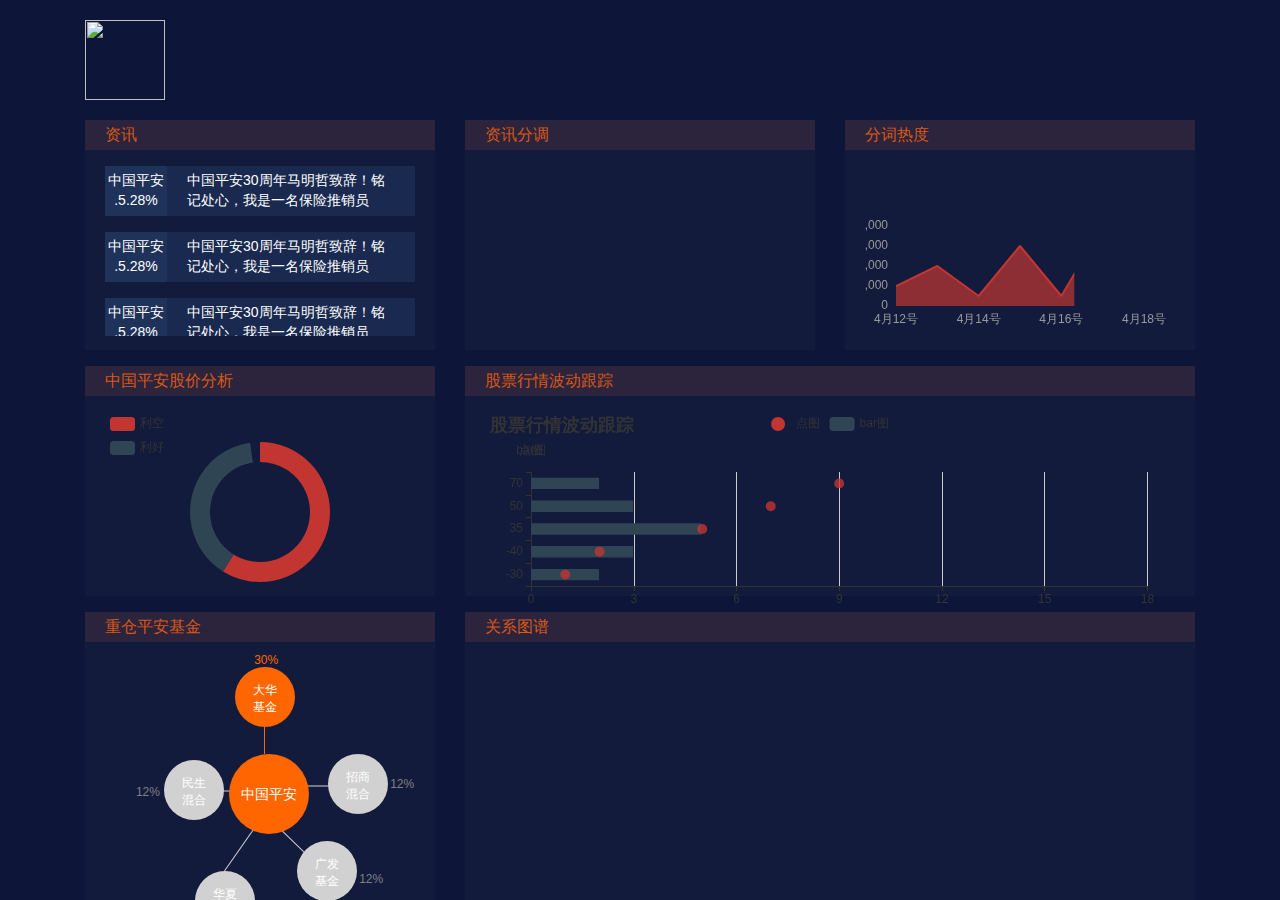
==== commit 87f744ee: "style modify" ====
--- a/index.html
+++ b/index.html
@@ -34,7 +34,44 @@
                               资讯
                           </div>
                           <div class="pan-body">
-
+                            <ul class="news">
+                                <li>
+                                    <div class="newL">
+                                        <span>中国平安</span>
+                                        <em><i>.</i>5.28%</em>
+                                    </div>
+                                    <div class="newR">
+                                        <span>中国平安30周年马明哲致辞！铭记处心，我是一名保险推销员</span>
+                                    </div>
+                                </li>
+                                <li>
+                                    <div class="newL">
+                                        <span>中国平安</span>
+                                        <em><i>.</i>5.28%</em>
+                                    </div>
+                                    <div class="newR">
+                                        <span>中国平安30周年马明哲致辞！铭记处心，我是一名保险推销员</span>
+                                    </div>
+                                </li>
+                                <li>
+                                    <div class="newL">
+                                        <span>中国平安</span>
+                                        <em><i>.</i>5.28%</em>
+                                    </div>
+                                    <div class="newR">
+                                        <span>中国平安30周年马明哲致辞！铭记处心，我是一名保险推销员</span>
+                                    </div>
+                                </li>
+                                <li>
+                                    <div class="newL">
+                                        <span>中国平安</span>
+                                        <em><i>.</i>5.28%</em>
+                                    </div>
+                                    <div class="newR">
+                                        <span>中国平安30周年马明哲致辞！铭记处心，我是一名保险推销员</span>
+                                    </div>
+                                </li>
+                            </ul>
                           </div>
                       </div>
                       <div class="pan mgt16">
--- a/css/style.css
+++ b/css/style.css
@@ -212,6 +212,7 @@
     position: absolute;
     top: 32%;
     left: 40%;
+    z-index:2;
 }
 .divgItem {
      position: relative;
@@ -404,6 +405,33 @@
 }
 
 /*pan style*/
+
+
+ul.news {
+    height: 170px;
+    overflow: hidden;
+}
+.news li{
+    background: #19294f;
+    height:50px;
+    display: table;
+    color:#fff;
+    width:100%;
+    margin-bottom: 16px;
+}
+.news .newL {
+    display: table-cell;
+    vertical-align: middle;
+    background: #1f335a;
+    height: 100%;
+    width:20%;
+    text-align: center;
+}
+.news .newR {
+    display:table-cell;
+    vertical-align: middle;
+    padding:0 20px;
+}
 @media (min-width: 1501px){
     .container {
         width: 1500px;
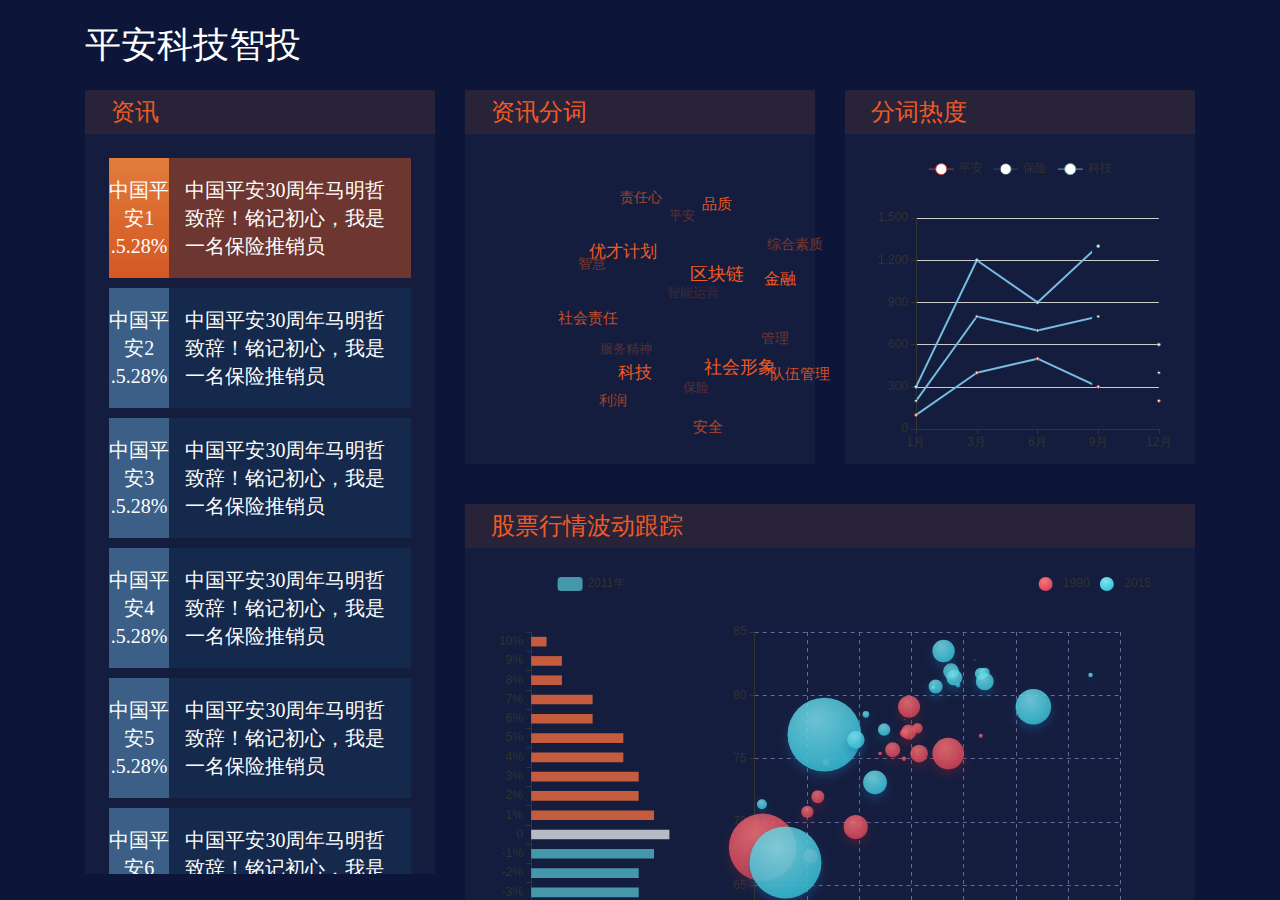
==== commit 0d83f68d: "style add" ====
--- a/index.html
+++ b/index.html
@@ -24,94 +24,169 @@
    <div class="wrap">
        <div class="container">
            <div class="logo">
-               <img src="./images/logo.png" alt="">
+               平安科技智投
            </div>
            <div class="row">
               <div class="col-lg-12">
                   <div class="col-lg-4">
-                      <div class="pan mgt16">
+                      <div class="pan mgt40">
                           <div class="pan-head">
                               资讯
                           </div>
-                          <div class="pan-body">
+                          <div class="pan-body" id="news" style="height:740px">
                             <ul class="news">
                                 <li>
                                     <div class="newL">
-                                        <span>中国平安</span>
+                                        <span>中国平安1</span>
                                         <em><i>.</i>5.28%</em>
                                     </div>
                                     <div class="newR">
-                                        <span>中国平安30周年马明哲致辞！铭记处心，我是一名保险推销员</span>
+                                        <span>中国平安30周年马明哲致辞！铭记初心，我是一名保险推销员</span>
                                     </div>
                                 </li>
                                 <li>
                                     <div class="newL">
-                                        <span>中国平安</span>
+                                        <span>中国平安2</span>
                                         <em><i>.</i>5.28%</em>
                                     </div>
                                     <div class="newR">
-                                        <span>中国平安30周年马明哲致辞！铭记处心，我是一名保险推销员</span>
+                                        <span>中国平安30周年马明哲致辞！铭记初心，我是一名保险推销员</span>
                                     </div>
                                 </li>
                                 <li>
                                     <div class="newL">
-                                        <span>中国平安</span>
+                                        <span>中国平安3</span>
                                         <em><i>.</i>5.28%</em>
                                     </div>
                                     <div class="newR">
-                                        <span>中国平安30周年马明哲致辞！铭记处心，我是一名保险推销员</span>
+                                        <span>中国平安30周年马明哲致辞！铭记初心，我是一名保险推销员</span>
                                     </div>
                                 </li>
                                 <li>
                                     <div class="newL">
-                                        <span>中国平安</span>
+                                        <span>中国平安4</span>
                                         <em><i>.</i>5.28%</em>
                                     </div>
                                     <div class="newR">
-                                        <span>中国平安30周年马明哲致辞！铭记处心，我是一名保险推销员</span>
+                                        <span>中国平安30周年马明哲致辞！铭记初心，我是一名保险推销员</span>
+                                    </div>
+                                </li>
+                                <li>
+                                    <div class="newL">
+                                        <span>中国平安5</span>
+                                        <em><i>.</i>5.28%</em>
+                                    </div>
+                                    <div class="newR">
+                                        <span>中国平安30周年马明哲致辞！铭记初心，我是一名保险推销员</span>
+                                    </div>
+                                </li>
+                                <li>
+                                    <div class="newL">
+                                        <span>中国平安6</span>
+                                        <em><i>.</i>5.28%</em>
+                                    </div>
+                                    <div class="newR">
+                                        <span>中国平安30周年马明哲致辞！铭记初心，我是一名保险推销员</span>
+                                    </div>
+                                </li>
+                                <li>
+                                    <div class="newL">
+                                        <span>中国平安7</span>
+                                        <em><i>.</i>5.28%</em>
+                                    </div>
+                                    <div class="newR">
+                                        <span>中国平安30周年马明哲致辞！铭记初心，我是一名保险推销员</span>
+                                    </div>
+                                </li>
+                                <li>
+                                    <div class="newL">
+                                        <span>中国平安8</span>
+                                        <em><i>.</i>5.28%</em>
+                                    </div>
+                                    <div class="newR">
+                                        <<span>中国平安30周年马明哲致辞！铭记初心，我是一名保险推销员</span>
+                                    </div>
+                                </li>
+                                <li>
+                                    <div class="newL">
+                                        <span>中国平安9</span>
+                                        <em><i>.</i>5.28%</em>
+                                    </div>
+                                    <div class="newR">
+                                        <span>中国平安30周年马明哲致辞！铭记初心，我是一名保险推销员</span>
                                     </div>
                                 </li>
                             </ul>
                           </div>
                       </div>
-                      <div class="pan mgt16">
+                      <div class="pan mgt40">
                           <div class="pan-head">
                               中国平安股价分析
                           </div>
-                          <div class="pan-body">
-                                <div id="chart12"></div>
+                          <div class="pan-body" style="height: 330px">
+                                <div class="achartW">
+                                    <div id="chart12"></div>
+                                    <div class="achartL">
+                                        <span>54 <em>%</em> </span>
+                                        <span>利好 </span>
+                                    </div>
+                                    <div class="achartR">
+                                        <span>46 <em>%</em> </span>
+                                        <span>利空</span>
+                                    </div>
+                                </div>
                           </div>
                       </div>
                   </div>
                   <div class="col-lg-8" style="padding: 0">
                       <div class="col-lg-6">
-                          <div class="pan mgt16">
+                          <div class="pan mgt40">
                               <div class="pan-head">
-                                  资讯分调
+                                  资讯分词
                               </div>
-                              <div class="pan-body">
-
+                              <div class="pan-body" style="height:330px">
+                                  <div id="tagsList">
+                                      <span>平安</span>
+                                      <span>保险</span>
+                                      <span>金融</span>
+                                      <span>优才计划</span>
+                                      <span>品质</span>
+                                      <span>科技</span>
+                                      <span>智慧</span>
+                                      <span>安全</span>
+                                      <span>社会责任</span>
+                                      <span>队伍管理</span>
+                                      <span>区块链</span>
+                                      <span>利润</span>
+                                      <span>责任心</a></span>
+                                      <span>综合素质</a></span>
+                                      <span>服务精神</a></span>
+                                      <span>管理</a></span>
+                                      <span>社会形象</a></span>
+                                      <span>智能运营</a></span>
+                                  </div>
                               </div>
                           </div>
                       </div>
                       <div class="col-lg-6">
-                          <div class="pan mgt16">
+                          <div class="pan mgt40">
                               <div class="pan-head">
                                   分词热度
                               </div>
-                              <div class="pan-body">
-                                  <div id="chart02"></div>
+                              <div class="pan-body" style="height:330px">
+                                  <div id="chart05"></div>
                               </div>
                           </div>
                       </div>
                       <div class="col-lg-12">
-                          <div class="pan mgt16">
+                          <div class="pan mgt40">
                               <div class="pan-head">
                                   股票行情波动跟踪
                               </div>
-                              <div class="pan-body">
-                                  <div id="chart11">
-
+                              <div class="pan-body clearfix" style="height:740px">
+                                  <div id="chart14" class="fl" style="width:30%;margin-right: 15px;">
+                                  </div>
+                                  <div id="chart11" class="fl" style="width:calc(70% - 20px)">
                                   </div>
                               </div>
                           </div>
@@ -121,11 +196,11 @@
               <div class="col-lg-12">
                    <div class="col-1g-12">
                        <div class="col-lg-4">
-                           <div class="pan mgt16">
+                           <div class="pan mgt40">
                                <div class="pan-head">
                                    重仓平安基金
                                </div>
-                               <div class="pan-body" style="height: 320px">
+                               <div class="pan-body" style="height: 330px">
                                    <div class="divergency">
                                        <div class="divg">
                                            <div class="middle">
@@ -163,22 +238,22 @@
                            </div>
                        </div>
                        <div class="col-lg-8">
-                           <div class="pan mgt16">
+                           <div class="pan mgt40">
                                <div class="pan-head">
                                    关系图谱
                                </div>
-                               <div class="pan-body" style="height: 320px">
-
+                               <div class="pan-body" style="height: 330px">
+                                   <div id="word-cloud"></div>
                                </div>
                            </div>
                        </div>
                    </div>
                    <div class="col-lg-12">
-                       <div class="pan mgt16">
+                       <div class="pan mgt40">
                            <div class="pan-head">
                                大华基金估值
                            </div>
-                           <div class="pan-body" style="height: 400px;">
+                           <div class="pan-body" style="height: 330px;">
                                <div id="chart10">
                                </div>
                            </div>
@@ -186,17 +261,17 @@
                    </div>
                    <div class="clearfix">
                        <div class="col-lg-4">
-                           <div class="pan mgt16">
+                           <div class="pan mgt40">
                                <div class="pan-head">
                                    智投1号
                                </div>
                                <div class="pan-body">
-                                    <div id="chart05"></div>
+                                    <!--<div id="chart05"></div>-->
                                </div>
                            </div>
                        </div>
                        <div class="col-lg-4">
-                           <div class="pan mgt16">
+                           <div class="pan mgt40">
                                <div class="pan-head">
                                    组合指标VaR
                                </div>
@@ -206,7 +281,7 @@
                            </div>
                        </div>
                        <div class="col-lg-4">
-                           <div class="pan mgt16">
+                           <div class="pan mgt40">
                                <div class="pan-head">
                                    超额业绩分析
                                </div>
@@ -219,43 +294,207 @@
                </div>
               <div class="col-lg-12">
                   <div class="col-lg-8">
-                      <div class="pan mgt16">
+                      <div class="pan mgt40">
                           <div class="pan-head">
                               中国平安未来走势
                           </div>
-                          <div class="pan-body">
+                          <div class="pan-body" style="height: 530px;">
 
                           </div>
                       </div>
                   </div>
                   <div class="col-lg-4">
-                      <div class="pan mgt16">
+                      <div class="pan mgt40">
                           <div class="pan-head">
                               高频交易模拟
                           </div>
-                          <div class="pan-body">
-
+                          <div class="pan-body" style="height: 530px;padding:40px 30px;overflow: hidden;">
+                             <div class="clearfix">
+                                 <div class="highL">
+                                     <div class="title01">中国平安  <em>006012</em> </div>
+                                     <div class="title02">0.735</div>
+                                     <div class="title03">+0.0001 (+5.28%)</div>
+                                     <div class="highLT">
+                                         <table>
+                                             <thead>
+                                                 <th>代码</th>
+                                                 <th>方向</th>
+                                                 <th>委托价</th>
+                                                 <th>委托数</th>
+                                                 <th>状态</th>
+                                             </thead>
+                                             <tbody>
+                                                <tr>
+                                                    <td>006012</td>
+                                                    <td>买</td>
+                                                    <td>0.873</td>
+                                                    <td>2</td>
+                                                    <td>成交</td>
+                                                </tr>
+                                                <tr>
+                                                    <td>006012</td>
+                                                    <td>买</td>
+                                                    <td>0.873</td>
+                                                    <td>2</td>
+                                                    <td>成交</td>
+                                                </tr>
+                                                <tr>
+                                                    <td>006012</td>
+                                                    <td>买</td>
+                                                    <td>0.873</td>
+                                                    <td>2</td>
+                                                    <td>成交</td>
+                                                </tr>
+                                                <tr>
+                                                    <td>006012</td>
+                                                    <td>买</td>
+                                                    <td>0.873</td>
+                                                    <td>2</td>
+                                                    <td>成交</td>
+                                                </tr>
+                                                <tr>
+                                                    <td>006012</td>
+                                                    <td>买</td>
+                                                    <td>0.873</td>
+                                                    <td>2</td>
+                                                    <td>成交</td>
+                                                </tr>
+                                                <tr>
+                                                    <td>006012</td>
+                                                    <td>买</td>
+                                                    <td>0.873</td>
+                                                    <td>2</td>
+                                                    <td>成交</td>
+                                                </tr>
+                                                <tr>
+                                                    <td>006012</td>
+                                                    <td>买</td>
+                                                    <td>0.873</td>
+                                                    <td>2</td>
+                                                    <td>成交</td>
+                                                </tr>
+                                                <tr>
+                                                    <td>006012</td>
+                                                    <td>买</td>
+                                                    <td>0.873</td>
+                                                    <td>2</td>
+                                                    <td>成交</td>
+                                                </tr>
+                                                <tr>
+                                                    <td>006012</td>
+                                                    <td>买</td>
+                                                    <td>0.873</td>
+                                                    <td>2</td>
+                                                    <td>成交</td>
+                                                </tr>
+                                             </tbody>
+                                         </table>
+                                     </div>
+                                 </div>
+                                 <div class="highR">
+                                     <table>
+                                         <thead>
+                                            <tr>
+                                                <th>时间</th>
+                                                <th>价位</th>
+                                                <th>现手</th>
+                                            </tr>
+                                         </thead>
+                                         <tbody>
+                                            <tr>
+                                                <td>10:02:31</td>
+                                                <td class="tGreen">2432.4</td>
+                                                <td class="tRed">1</td>
+                                            </tr>
+                                            <tr>
+                                                <td>10:02:31</td>
+                                                <td class="tGreen">2432.4</td>
+                                                <td class="tRed">1</td>
+                                            </tr>
+                                            <tr>
+                                                <td>10:02:31</td>
+                                                <td class="tGreen">2432.4</td>
+                                                <td class="tRed">1</td>
+                                            </tr>
+                                            <tr>
+                                                <td>10:02:31</td>
+                                                <td class="tGreen">2432.4</td>
+                                                <td class="tRed">1</td>
+                                            </tr>
+                                            <tr>
+                                                <td>10:02:31</td>
+                                                <td class="tGreen">2432.4</td>
+                                                <td class="tRed">1</td>
+                                            </tr>
+                                            <tr>
+                                                <td>10:02:31</td>
+                                                <td class="tGreen">2432.4</td>
+                                                <td class="tRed">1</td>
+                                            </tr>
+                                            <tr>
+                                                <td>10:02:31</td>
+                                                <td class="tGreen">2432.4</td>
+                                                <td class="tRed">1</td>
+                                            </tr>
+                                            <tr>
+                                                <td>10:02:31</td>
+                                                <td class="tGreen">2432.4</td>
+                                                <td class="tRed">1</td>
+                                            </tr>
+                                            <tr>
+                                                <td>10:02:31</td>
+                                                <td class="tGreen">2432.4</td>
+                                                <td class="tRed">1</td>
+                                            </tr>
+                                            <tr>
+                                                <td>10:02:31</td>
+                                                <td class="tGreen">2432.4</td>
+                                                <td class="tRed">1</td>
+                                            </tr>
+                                            <tr>
+                                                <td>10:02:31</td>
+                                                <td class="tGreen">2432.4</td>
+                                                <td class="tRed">1</td>
+                                            </tr>
+                                            <tr>
+                                                <td>10:02:31</td>
+                                                <td class="tGreen">2432.4</td>
+                                                <td class="tRed">1</td>
+                                            </tr>
+                                            <tr>
+                                                <td>10:02:31</td>
+                                                <td class="tGreen">2432.4</td>
+                                                <td class="tRed">1</td>
+                                            </tr>
+                                            <tr>
+                                                <td>10:02:31</td>
+                                                <td class="tGreen">2432.4</td>
+                                                <td class="tRed">1</td>
+                                            </tr>
+                                            <tr>
+                                                <td>10:02:31</td>
+                                                <td class="tGreen">2432.4</td>
+                                                <td class="tRed">1</td>
+                                            </tr>
+                                         </tbody>
+                                     </table>
+                                 </div>
+                             </div>
                           </div>
                       </div>
                   </div>
               </div>
                <div class="col-lg-12">
                    <div class="col-lg-8">
-                       <div class="pan mgt16">
+                       <div class="pan mgt40">
                            <div class="pan-head">
                                资产大类历年汇报图
                            </div>
-                           <div class="pan-body" style="height:450px">
+                           <div class="pan-body" style="height:530px;padding:40px 60px">
                                <div class="tableWrap">
                                    <table>
                                        <thead>
                                        <tr>
-                                           <th>2003</th>
-                                           <th>2004</th>
-                                           <th>2005</th>
-                                           <th>2006</th>
-                                           <th>2007</th>
-                                           <th>2008</th>
                                            <th>2009</th>
                                            <th>2010</th>
                                            <th>2011</th>
@@ -265,574 +504,398 @@
                                            <th>2015</th>
                                            <th>2016</th>
                                            <th>2017</th>
+                                           <th>2018</th>
                                        </tr>
                                        </thead>
                                        <tbody>
                                        <tr>
-                                           <td class="tc01">
-                                               <span>HG DONG</span>
-                                               <span>30.87%</span>
-                                           </td>
-                                           <td class="tc09">
-                                               <span>HG DONG</span>
-                                               <span>30.87%</span>
-                                           </td>
-                                           <td class="tc08">
-                                               <span>HG DONG</span>
-                                               <span>30.87%</span>
-                                           </td>
-                                           <td class="tc07">
-                                               <span>HG DONG</span>
-                                               <span>30.87%</span>
-                                           </td>
-                                           <td class="tc06">
-                                               <span>HG DONG</span>
-                                               <span>30.87%</span>
-                                           </td>
-                                           <td class="tc05">
-                                               <span>HG DONG</span>
-                                               <span>30.87%</span>
-                                           </td>
-                                           <td class="tc04">
-                                               <span>HG DONG</span>
-                                               <span>30.87%</span>
-                                           </td>
-                                           <td class="tc03">
-                                               <span>HG DONG</span>
-                                               <span>30.87%</span>
-                                           </td>
-                                           <td class="tc02">
-                                               <span>HG DONG</span>
-                                               <span>30.87%</span>
-                                           </td>
-                                           <td class="tc01">
-                                               <span>HG DONG</span>
-                                               <span>30.87%</span>
-                                           </td>
-                                           <td class="tc09">
-                                               <span>HG DONG</span>
-                                               <span>30.87%</span>
-                                           </td>
-                                           <td class="tc08">
-                                               <span>HG DONG</span>
-                                               <span>30.87%</span>
-                                           </td>
-                                           <td class="tc07">
-                                               <span>HG DONG</span>
-                                               <span>30.87%</span>
-                                           </td>
-                                           <td class="tc06">
-                                               <span>HG DONG</span>
-                                               <span>30.87%</span>
-                                           </td>
-                                           <td class="tc05">
-                                               <span>HG DONG</span>
-                                               <span>30.87%</span>
-                                           </td>
+                                           <td>
+                                               <span>HG DONG</span>
+                                               <span>30.87%</span>
+                                           </td>
+                                           <td>
+                                               <span>HG DONG</span>
+                                               <span>30.87%</span>
+                                           </td>
+                                           <td>
+                                               <span>HG DONG</span>
+                                               <span>30.87%</span>
+                                           </td>
+                                           <td>
+                                               <span>HG DONG</span>
+                                               <span>30.87%</span>
+                                           </td>
+                                           <td>
+                                               <span>HG DONG</span>
+                                               <span>30.87%</span>
+                                           </td>
+                                           <td class="tcOrange">
+                                               <span>HG DONG</span>
+                                               <span>30.87%</span>
+                                           </td>
+                                           <td>
+                                               <span>HG DONG</span>
+                                               <span>30.87%</span>
+                                           </td>
+                                           <td>
+                                               <span>HG DONG</span>
+                                               <span>30.87%</span>
+                                           </td>
+                                           <td>
+                                               <span>HG DONG</span>
+                                               <span>30.87%</span>
+                                           </td>
+                                           <td class="tcOrange">
+                                               <span>HG DONG</span>
+                                               <span>30.87%</span>
+                                           </td>
+
                                        </tr>
                                        <tr>
-                                           <td class="tc02">
-                                               <span>HG DONG</span>
-                                               <span>30.87%</span>
-                                           </td>
-                                           <td class="tc01">
-                                               <span>HG DONG</span>
-                                               <span>30.87%</span>
-                                           </td>
-                                           <td class="tc09">
-                                               <span>HG DONG</span>
-                                               <span>30.87%</span>
-                                           </td>
-                                           <td class="tc08">
-                                               <span>HG DONG</span>
-                                               <span>30.87%</span>
-                                           </td>
-                                           <td class="tc07">
-                                               <span>HG DONG</span>
-                                               <span>30.87%</span>
-                                           </td>
-                                           <td class="tc06">
-                                               <span>HG DONG</span>
-                                               <span>30.87%</span>
-                                           </td>
-                                           <td class="tc05">
-                                               <span>HG DONG</span>
-                                               <span>30.87%</span>
-                                           </td>
-                                           <td class="tc04">
-                                               <span>HG DONG</span>
-                                               <span>30.87%</span>
-                                           </td>
-                                           <td class="tc03">
-                                               <span>HG DONG</span>
-                                               <span>30.87%</span>
-                                           </td>
-                                           <td class="tc02">
-                                               <span>HG DONG</span>
-                                               <span>30.87%</span>
-                                           </td>
-                                           <td class="tc01">
-                                               <span>HG DONG</span>
-                                               <span>30.87%</span>
-                                           </td>
-                                           <td class="tc09">
-                                               <span>HG DONG</span>
-                                               <span>30.87%</span>
-                                           </td>
-                                           <td class="tc08">
-                                               <span>HG DONG</span>
-                                               <span>30.87%</span>
-                                           </td>
-                                           <td class="tc07">
-                                               <span>HG DONG</span>
-                                               <span>30.87%</span>
-                                           </td>
-                                           <td class="tc06">
-                                               <span>HG DONG</span>
-                                               <span>30.87%</span>
-                                           </td>
+                                           <td>
+                                               <span>HG DONG</span>
+                                               <span>30.87%</span>
+                                           </td>
+                                           <td>
+                                               <span>HG DONG</span>
+                                               <span>30.87%</span>
+                                           </td>
+                                           <td>
+                                               <span>HG DONG</span>
+                                               <span>30.87%</span>
+                                           </td>
+                                           <td>
+                                               <span>HG DONG</span>
+                                               <span>30.87%</span>
+                                           </td>
+                                           <td>
+                                               <span>HG DONG</span>
+                                               <span>30.87%</span>
+                                           </td>
+                                           <td>
+                                               <span>HG DONG</span>
+                                               <span>30.87%</span>
+                                           </td>
+                                           <td>
+                                               <span>HG DONG</span>
+                                               <span>30.87%</span>
+                                           </td>
+                                           <td>
+                                               <span>HG DONG</span>
+                                               <span>30.87%</span>
+                                           </td>
+                                           <td>
+                                               <span>HG DONG</span>
+                                               <span>30.87%</span>
+                                           </td>
+                                           <td>
+                                               <span>HG DONG</span>
+                                               <span>30.87%</span>
+                                           </td>
+
                                        </tr>
                                        <tr>
-                                           <td class="tc03">
-                                               <span>HG DONG</span>
-                                               <span>30.87%</span>
-                                           </td>
-                                           <td class="tc02">
-                                               <span>HG DONG</span>
-                                               <span>30.87%</span>
-                                           </td>
-                                           <td class="tc01">
-                                               <span>HG DONG</span>
-                                               <span>30.87%</span>
-                                           </td>
-                                           <td class="tc09">
-                                               <span>HG DONG</span>
-                                               <span>30.87%</span>
-                                           </td>
-                                           <td class="tc08">
-                                               <span>HG DONG</span>
-                                               <span>30.87%</span>
-                                           </td>
-                                           <td class="tc07">
-                                               <span>HG DONG</span>
-                                               <span>30.87%</span>
-                                           </td>
-                                           <td class="tc06">
-                                               <span>HG DONG</span>
-                                               <span>30.87%</span>
-                                           </td>
-                                           <td class="tc05">
-                                               <span>HG DONG</span>
-                                               <span>30.87%</span>
-                                           </td>
-                                           <td class="tc04">
-                                               <span>HG DONG</span>
-                                               <span>30.87%</span>
-                                           </td>
-                                           <td class="tc03">
-                                               <span>HG DONG</span>
-                                               <span>30.87%</span>
-                                           </td>
-                                           <td class="tc02">
-                                               <span>HG DONG</span>
-                                               <span>30.87%</span>
-                                           </td>
-                                           <td class="tc01">
-                                               <span>HG DONG</span>
-                                               <span>30.87%</span>
-                                           </td>
-                                           <td class="tc09">
-                                               <span>HG DONG</span>
-                                               <span>30.87%</span>
-                                           </td>
-                                           <td class="tc08">
-                                               <span>HG DONG</span>
-                                               <span>30.87%</span>
-                                           </td>
-                                           <td class="tc07">
+                                           <td>
+                                               <span>HG DONG</span>
+                                               <span>30.87%</span>
+                                           </td>
+                                           <td class="tcOrange">
+                                               <span>HG DONG</span>
+                                               <span>30.87%</span>
+                                           </td>
+                                           <td>
+                                               <span>HG DONG</span>
+                                               <span>30.87%</span>
+                                           </td>
+                                           <td>
+                                               <span>HG DONG</span>
+                                               <span>30.87%</span>
+                                           </td>
+                                           <td>
+                                               <span>HG DONG</span>
+                                               <span>30.87%</span>
+                                           </td>
+                                           <td>
+                                               <span>HG DONG</span>
+                                               <span>30.87%</span>
+                                           </td>
+                                           <td>
+                                               <span>HG DONG</span>
+                                               <span>30.87%</span>
+                                           </td>
+                                           <td>
+                                               <span>HG DONG</span>
+                                               <span>30.87%</span>
+                                           </td>
+                                           <td>
+                                               <span>HG DONG</span>
+                                               <span>30.87%</span>
+                                           </td>
+                                           <td>
                                                <span>HG DONG</span>
                                                <span>30.87%</span>
                                            </td>
 
                                        </tr>
                                        <tr>
-                                           <td class="tc04">
-                                               <span>HG DONG</span>
-                                               <span>30.87%</span>
-                                           </td>
-                                           <td class="tc03">
-                                               <span>HG DONG</span>
-                                               <span>30.87%</span>
-                                           </td>
-                                           <td class="tc02">
-                                               <span>HG DONG</span>
-                                               <span>30.87%</span>
-                                           </td>
-                                           <td class="tc01">
-                                               <span>HG DONG</span>
-                                               <span>30.87%</span>
-                                           </td>
-                                           <td class="tc09">
-                                               <span>HG DONG</span>
-                                               <span>30.87%</span>
-                                           </td>
-                                           <td class="tc08">
-                                               <span>HG DONG</span>
-                                               <span>30.87%</span>
-                                           </td>
-                                           <td class="tc07">
-                                               <span>HG DONG</span>
-                                               <span>30.87%</span>
-                                           </td>
-                                           <td class="tc06">
-                                               <span>HG DONG</span>
-                                               <span>30.87%</span>
-                                           </td>
-                                           <td class="tc05">
-                                               <span>HG DONG</span>
-                                               <span>30.87%</span>
-                                           </td>
-                                           <td class="tc04">
-                                               <span>HG DONG</span>
-                                               <span>30.87%</span>
-                                           </td>
-                                           <td class="tc03">
-                                               <span>HG DONG</span>
-                                               <span>30.87%</span>
-                                           </td>
-                                           <td class="tc02">
-                                               <span>HG DONG</span>
-                                               <span>30.87%</span>
-                                           </td>
-                                           <td class="tc01">
-                                               <span>HG DONG</span>
-                                               <span>30.87%</span>
-                                           </td>
-                                           <td class="tc09">
-                                               <span>HG DONG</span>
-                                               <span>30.87%</span>
-                                           </td>
-                                           <td class="tc08">
+                                           <td>
+                                               <span>HG DONG</span>
+                                               <span>30.87%</span>
+                                           </td>
+                                           <td>
+                                               <span>HG DONG</span>
+                                               <span>30.87%</span>
+                                           </td>
+                                           <td>
+                                               <span>HG DONG</span>
+                                               <span>30.87%</span>
+                                           </td>
+                                           <td>
+                                               <span>HG DONG</span>
+                                               <span>30.87%</span>
+                                           </td>
+                                           <td>
+                                               <span>HG DONG</span>
+                                               <span>30.87%</span>
+                                           </td>
+                                           <td>
+                                               <span>HG DONG</span>
+                                               <span>30.87%</span>
+                                           </td>
+                                           <td>
+                                               <span>HG DONG</span>
+                                               <span>30.87%</span>
+                                           </td>
+                                           <td>
+                                               <span>HG DONG</span>
+                                               <span>30.87%</span>
+                                           </td>
+                                           <td>
+                                               <span>HG DONG</span>
+                                               <span>30.87%</span>
+                                           </td>
+                                           <td>
                                                <span>HG DONG</span>
                                                <span>30.87%</span>
                                            </td>
 
                                        </tr>
                                        <tr>
-                                           <td class="tc05">
-                                               <span>HG DONG</span>
-                                               <span>30.87%</span>
-                                           </td>
-                                           <td class="tc04">
-                                               <span>HG DONG</span>
-                                               <span>30.87%</span>
-                                           </td>
-                                           <td class="tc03">
-                                               <span>HG DONG</span>
-                                               <span>30.87%</span>
-                                           </td>
-                                           <td class="tc02">
-                                               <span>HG DONG</span>
-                                               <span>30.87%</span>
-                                           </td>
-                                           <td class="tc01">
-                                               <span>HG DONG</span>
-                                               <span>30.87%</span>
-                                           </td>
-                                           <td class="tc09">
-                                               <span>HG DONG</span>
-                                               <span>30.87%</span>
-                                           </td>
-                                           <td class="tc08">
-                                               <span>HG DONG</span>
-                                               <span>30.87%</span>
-                                           </td>
-                                           <td class="tc07">
-                                               <span>HG DONG</span>
-                                               <span>30.87%</span>
-                                           </td>
-                                           <td class="tc06">
-                                               <span>HG DONG</span>
-                                               <span>30.87%</span>
-                                           </td>
-                                           <td class="tc05">
-                                               <span>HG DONG</span>
-                                               <span>30.87%</span>
-                                           </td>
-                                           <td class="tc04">
-                                               <span>HG DONG</span>
-                                               <span>30.87%</span>
-                                           </td>
-                                           <td class="tc03">
-                                               <span>HG DONG</span>
-                                               <span>30.87%</span>
-                                           </td>
-                                           <td class="tc02">
-                                               <span>HG DONG</span>
-                                               <span>30.87%</span>
-                                           </td>
-                                           <td class="tc01">
-                                               <span>HG DONG</span>
-                                               <span>30.87%</span>
-                                           </td>
-                                           <td class="tc09">
+                                           <td>
+                                               <span>HG DONG</span>
+                                               <span>30.87%</span>
+                                           </td>
+                                           <td>
+                                               <span>HG DONG</span>
+                                               <span>30.87%</span>
+                                           </td>
+                                           <td>
+                                               <span>HG DONG</span>
+                                               <span>30.87%</span>
+                                           </td>
+                                           <td>
+                                               <span>HG DONG</span>
+                                               <span>30.87%</span>
+                                           </td>
+                                           <td>
+                                               <span>HG DONG</span>
+                                               <span>30.87%</span>
+                                           </td>
+                                           <td>
+                                               <span>HG DONG</span>
+                                               <span>30.87%</span>
+                                           </td>
+                                           <td>
+                                               <span>HG DONG</span>
+                                               <span>30.87%</span>
+                                           </td>
+                                           <td>
+                                               <span>HG DONG</span>
+                                               <span>30.87%</span>
+                                           </td>
+                                           <td>
+                                               <span>HG DONG</span>
+                                               <span>30.87%</span>
+                                           </td>
+                                           <td>
                                                <span>HG DONG</span>
                                                <span>30.87%</span>
                                            </td>
 
                                        </tr>
                                        <tr>
-                                           <td class="tc06">
-                                               <span>HG DONG</span>
-                                               <span>30.87%</span>
-                                           </td>
-                                           <td class="tc05">
-                                               <span>HG DONG</span>
-                                               <span>30.87%</span>
-                                           </td>
-                                           <td class="tc04">
-                                               <span>HG DONG</span>
-                                               <span>30.87%</span>
-                                           </td>
-                                           <td class="tc03">
-                                               <span>HG DONG</span>
-                                               <span>30.87%</span>
-                                           </td>
-                                           <td class="tc02">
-                                               <span>HG DONG</span>
-                                               <span>30.87%</span>
-                                           </td>
-                                           <td class="tc01">
-                                               <span>HG DONG</span>
-                                               <span>30.87%</span>
-                                           </td>
-                                           <td class="tc09">
-                                               <span>HG DONG</span>
-                                               <span>30.87%</span>
-                                           </td>
-                                           <td class="tc08">
-                                               <span>HG DONG</span>
-                                               <span>30.87%</span>
-                                           </td>
-                                           <td class="tc07">
-                                               <span>HG DONG</span>
-                                               <span>30.87%</span>
-                                           </td>
-                                           <td class="tc06">
-                                               <span>HG DONG</span>
-                                               <span>30.87%</span>
-                                           </td>
-                                           <td class="tc05">
-                                               <span>HG DONG</span>
-                                               <span>30.87%</span>
-                                           </td>
-                                           <td class="tc04">
-                                               <span>HG DONG</span>
-                                               <span>30.87%</span>
-                                           </td>
-                                           <td class="tc03">
-                                               <span>HG DONG</span>
-                                               <span>30.87%</span>
-                                           </td>
-                                           <td class="tc02">
-                                               <span>HG DONG</span>
-                                               <span>30.87%</span>
-                                           </td>
-                                           <td class="tc01">
+                                           <td>
+                                               <span>HG DONG</span>
+                                               <span>30.87%</span>
+                                           </td>
+                                           <td>
+                                               <span>HG DONG</span>
+                                               <span>30.87%</span>
+                                           </td>
+                                           <td>
+                                               <span>HG DONG</span>
+                                               <span>30.87%</span>
+                                           </td>
+                                           <td>
+                                               <span>HG DONG</span>
+                                               <span>30.87%</span>
+                                           </td>
+                                           <td>
+                                               <span>HG DONG</span>
+                                               <span>30.87%</span>
+                                           </td>
+                                           <td>
+                                               <span>HG DONG</span>
+                                               <span>30.87%</span>
+                                           </td>
+                                           <td>
+                                               <span>HG DONG</span>
+                                               <span>30.87%</span>
+                                           </td>
+                                           <td>
+                                               <span>HG DONG</span>
+                                               <span>30.87%</span>
+                                           </td>
+                                           <td>
+                                               <span>HG DONG</span>
+                                               <span>30.87%</span>
+                                           </td>
+                                           <td>
                                                <span>HG DONG</span>
                                                <span>30.87%</span>
                                            </td>
 
                                        </tr>
                                        <tr>
-                                           <td class="tc07">
-                                               <span>HG DONG</span>
-                                               <span>30.87%</span>
-                                           </td>
-                                           <td class="tc06">
-                                               <span>HG DONG</span>
-                                               <span>30.87%</span>
-                                           </td>
-                                           <td class="tc05">
-                                               <span>HG DONG</span>
-                                               <span>30.87%</span>
-                                           </td>
-                                           <td class="tc04">
-                                               <span>HG DONG</span>
-                                               <span>30.87%</span>
-                                           </td>
-                                           <td class="tc03">
-                                               <span>HG DONG</span>
-                                               <span>30.87%</span>
-                                           </td>
-                                           <td class="tc02">
-                                               <span>HG DONG</span>
-                                               <span>30.87%</span>
-                                           </td>
-                                           <td class="tc01">
-                                               <span>HG DONG</span>
-                                               <span>30.87%</span>
-                                           </td>
-                                           <td class="tc09">
-                                               <span>HG DONG</span>
-                                               <span>30.87%</span>
-                                           </td>
-                                           <td class="tc08">
-                                               <span>HG DONG</span>
-                                               <span>30.87%</span>
-                                           </td>
-                                           <td class="tc07">
-                                               <span>HG DONG</span>
-                                               <span>30.87%</span>
-                                           </td>
-                                           <td class="tc06">
-                                               <span>HG DONG</span>
-                                               <span>30.87%</span>
-                                           </td>
-                                           <td class="tc05">
-                                               <span>HG DONG</span>
-                                               <span>30.87%</span>
-                                           </td>
-                                           <td class="tc04">
-                                               <span>HG DONG</span>
-                                               <span>30.87%</span>
-                                           </td>
-                                           <td class="tc03">
-                                               <span>HG DONG</span>
-                                               <span>30.87%</span>
-                                           </td>
-                                           <td class="tc02">
+                                           <td>
+                                               <span>HG DONG</span>
+                                               <span>30.87%</span>
+                                           </td>
+                                           <td>
+                                               <span>HG DONG</span>
+                                               <span>30.87%</span>
+                                           </td>
+                                           <td>
+                                               <span>HG DONG</span>
+                                               <span>30.87%</span>
+                                           </td>
+                                           <td>
+                                               <span>HG DONG</span>
+                                               <span>30.87%</span>
+                                           </td>
+                                           <td>
+                                               <span>HG DONG</span>
+                                               <span>30.87%</span>
+                                           </td>
+                                           <td>
+                                               <span>HG DONG</span>
+                                               <span>30.87%</span>
+                                           </td>
+                                           <td>
+                                               <span>HG DONG</span>
+                                               <span>30.87%</span>
+                                           </td>
+                                           <td>
+                                               <span>HG DONG</span>
+                                               <span>30.87%</span>
+                                           </td>
+                                           <td>
+                                               <span>HG DONG</span>
+                                               <span>30.87%</span>
+                                           </td>
+                                           <td>
                                                <span>HG DONG</span>
                                                <span>30.87%</span>
                                            </td>
 
                                        </tr>
                                        <tr>
-                                           <td class="tc08">
-                                               <span>HG DONG</span>
-                                               <span>30.87%</span>
-                                           </td>
-                                           <td class="tc07">
-                                               <span>HG DONG</span>
-                                               <span>30.87%</span>
-                                           </td>
-                                           <td class="tc06">
-                                               <span>HG DONG</span>
-                                               <span>30.87%</span>
-                                           </td>
-                                           <td class="tc05">
-                                               <span>HG DONG</span>
-                                               <span>30.87%</span>
-                                           </td>
-                                           <td class="tc04">
-                                               <span>HG DONG</span>
-                                               <span>30.87%</span>
-                                           </td>
-                                           <td class="tc03">
-                                               <span>HG DONG</span>
-                                               <span>30.87%</span>
-                                           </td>
-                                           <td class="tc02">
-                                               <span>HG DONG</span>
-                                               <span>30.87%</span>
-                                           </td>
-                                           <td class="tc01">
-                                               <span>HG DONG</span>
-                                               <span>30.87%</span>
-                                           </td>
-                                           <td class="tc09">
-                                               <span>HG DONG</span>
-                                               <span>30.87%</span>
-                                           </td>
-                                           <td class="tc08">
-                                               <span>HG DONG</span>
-                                               <span>30.87%</span>
-                                           </td>
-                                           <td class="tc07">
-                                               <span>HG DONG</span>
-                                               <span>30.87%</span>
-                                           </td>
-                                           <td class="tc06">
-                                               <span>HG DONG</span>
-                                               <span>30.87%</span>
-                                           </td>
-                                           <td class="tc05">
-                                               <span>HG DONG</span>
-                                               <span>30.87%</span>
-                                           </td>
-                                           <td class="tc04">
-                                               <span>HG DONG</span>
-                                               <span>30.87%</span>
-                                           </td>
-                                           <td class="tc03">
+                                           <td>
+                                               <span>HG DONG</span>
+                                               <span>30.87%</span>
+                                           </td>
+                                           <td>
+                                               <span>HG DONG</span>
+                                               <span>30.87%</span>
+                                           </td>
+                                           <td>
+                                               <span>HG DONG</span>
+                                               <span>30.87%</span>
+                                           </td>
+                                           <td>
+                                               <span>HG DONG</span>
+                                               <span>30.87%</span>
+                                           </td>
+                                           <td>
+                                               <span>HG DONG</span>
+                                               <span>30.87%</span>
+                                           </td>
+                                           <td>
+                                               <span>HG DONG</span>
+                                               <span>30.87%</span>
+                                           </td>
+                                           <td>
+                                               <span>HG DONG</span>
+                                               <span>30.87%</span>
+                                           </td>
+                                           <td>
+                                               <span>HG DONG</span>
+                                               <span>30.87%</span>
+                                           </td>
+                                           <td>
+                                               <span>HG DONG</span>
+                                               <span>30.87%</span>
+                                           </td>
+                                           <td>
                                                <span>HG DONG</span>
                                                <span>30.87%</span>
                                            </td>
 
                                        </tr>
                                        <tr>
-                                           <td class="tc09">
-                                               <span>HG DONG</span>
-                                               <span>30.87%</span>
-                                           </td>
-                                           <td class="tc08">
-                                               <span>HG DONG</span>
-                                               <span>30.87%</span>
-                                           </td>
-                                           <td class="tc07">
-                                               <span>HG DONG</span>
-                                               <span>30.87%</span>
-                                           </td>
-                                           <td class="tc06">
-                                               <span>HG DONG</span>
-                                               <span>30.87%</span>
-                                           </td>
-                                           <td class="tc05">
-                                               <span>HG DONG</span>
-                                               <span>30.87%</span>
-                                           </td>
-                                           <td class="tc04">
-                                               <span>HG DONG</span>
-                                               <span>30.87%</span>
-                                           </td>
-                                           <td class="tc03">
-                                               <span>HG DONG</span>
-                                               <span>30.87%</span>
-                                           </td>
-                                           <td class="tc02">
-                                               <span>HG DONG</span>
-                                               <span>30.87%</span>
-                                           </td>
-                                           <td class="tc01">
-                                               <span>HG DONG</span>
-                                               <span>30.87%</span>
-                                           </td>
-                                           <td class="tc09">
-                                               <span>HG DONG</span>
-                                               <span>30.87%</span>
-                                           </td>
-                                           <td class="tc08">
-                                               <span>HG DONG</span>
-                                               <span>30.87%</span>
-                                           </td>
-                                           <td class="tc07">
-                                               <span>HG DONG</span>
-                                               <span>30.87%</span>
-                                           </td>
-                                           <td class="tc06">
-                                               <span>HG DONG</span>
-                                               <span>30.87%</span>
-                                           </td>
-                                           <td class="tc05">
-                                               <span>HG DONG</span>
-                                               <span>30.87%</span>
-                                           </td>
-                                           <td class="tc04">
+                                           <td>
+                                               <span>HG DONG</span>
+                                               <span>30.87%</span>
+                                           </td>
+                                           <td>
+                                               <span>HG DONG</span>
+                                               <span>30.87%</span>
+                                           </td>
+                                           <td>
+                                               <span>HG DONG</span>
+                                               <span>30.87%</span>
+                                           </td>
+                                           <td>
+                                               <span>HG DONG</span>
+                                               <span>30.87%</span>
+                                           </td>
+                                           <td>
+                                               <span>HG DONG</span>
+                                               <span>30.87%</span>
+                                           </td>
+                                           <td>
+                                               <span>HG DONG</span>
+                                               <span>30.87%</span>
+                                           </td>
+                                           <td>
+                                               <span>HG DONG</span>
+                                               <span>30.87%</span>
+                                           </td>
+                                           <td>
+                                               <span>HG DONG</span>
+                                               <span>30.87%</span>
+                                           </td>
+                                           <td class="tcOrange">
+                                               <span>HG DONG</span>
+                                               <span>30.87%</span>
+                                           </td>
+                                           <td>
                                                <span>HG DONG</span>
                                                <span>30.87%</span>
                                            </td>
 
                                        </tr>
+
                                        </tbody>
                                    </table>
                                </div>
@@ -840,745 +903,46 @@
                        </div>
                    </div>
                    <div class="col-lg-4">
-                       <div class="pan mgt16">
+                       <div class="pan mgt40">
                            <div class="pan-head">
                                资金、基金、行业分类饼图
                            </div>
-                           <div class="pan-body" style="height: 450px">
-                                <div id="chart07"></div>
-                                <div id="chart08"></div>
-                                <div id="chart09"></div>
+                               <div class="pan-body" style="height: 530px">
+                                   <div class="pieW">
+                                       <div id="chart07">
+                                       </div>
+                                       <div class="pieP">
+                                           <span>安全型</span>
+                                           <span>Security Type</span>
+                                       </div>
+                               </div>
+                                <div class="pieW">
+                                    <div id="chart08">
+                                    </div>
+                                    <div class="pieP">
+                                        <span>资产型</span>
+                                        <span>Asset Type</span>
+                                    </div>
+                                </div>
+                                <div class="pieW">
+                                    <div id="chart09">
+                                    </div>
+                                    <div class="pieP">
+                                        <span>数据</span>
+                                        <span>Data Type</span>
+                                    </div>
+                                </div>
                            </div>
                        </div>
                    </div>
                </div>
 
            </div>
-           <div class="row clearfix bgfff">
-               <div class="col-lg-6 bgfff">
-                 <h3>大华基金</h3>
-                 <div class="padLR">
-                     <div class="blueT">资讯</div>
-                     <p class="newsT">A股A股A股A股A股A股A股A股A股A股A股A股A股A股A股</p>
-                     <p class="newsC">
-                         5月15号，MSC5月15号，MSC5月15号，MSC5月15号，，MSC5月15号，MS
-                     </p>
-                     <div id="chart01">
-                     </div>
-                 </div>
-               </div>
-               <div class="col-lg-6 bgfff">
-                  <div class="h3Bg">关键词热度：MSCI</div>
-                   <!--<div id="chart02"></div>-->
-                   <div class="h3Bg">关键词热度：台湾</div>
-                   <div id="chart03"></div>
-                   <div class="blueT">资讯解析</div>
-                   <div class="pgt">
-                       <span class="colorG">利空</span>
-                       <div class="pgrW">
-                           <div class="pgr green" style="width:35%">
-                               <i>35%</i>
-                           </div>
-                           <div class="pgr red" style="width:65%">
-                               <i>65%</i>
-                           </div>
-                       </div>
-                       <span class="colorR">利好</span>
-                   </div>
-               </div>
-           </div>
-           <div class="row bgfff mg20">
-               <div class="padLR">
-                   <div class="blueT">基金估值</div>
-                   <div id="chart04"></div>
-               </div>
-           </div>
-           <div class="row bgfff mg20">
-
-               <div class="padLR">
-                   <div class="part">
-                       <h3>智投1号</h3>
-                       <div class="blueT">组合收益率回测曲线</div>
-                       <div class="clearfix">
-                           <!--<div id="chart05" class="fl"></div>-->
-                           <div class="bgGrey fl">
-                               <p>指标VaR</p>
-                               <!--<div id="chart06"></div>-->
-                               <p>持仓以来</p>
-                               <div class="haFlex">
-                                   <div class="haItem">
-                                       <span>7.48%</span>
-                                       <span>最大收益率</span>
-                                   </div>
-                                   <div class="haItem">
-                                       <span>7.48%</span>
-                                       <span>最大收益率</span>
-                                   </div>
-                                   <div class="haItem">
-                                       <span>7.48%</span>
-                                       <span>最大收益率</span>
-                                   </div>
-                                   <div class="haItem">
-                                       <span>7.48%</span>
-                                       <span>最大收益率</span>
-                                   </div>
-                               </div>
-                               <p>超额业绩分析</p>
-                               <div class="barWrap">
-                                   <span style="background: #ffcc00;height: 80px;"></span>
-                                   <span style="background: #5dca63;height: 10px;"></span>
-                                   <span style="background: #ff3300;height: 80px;"></span>
-                                   <span style="background: #5dca63;height: 10px;"></span>
-                               </div>
-                           </div>
-                       </div>
-                   </div>
-                   </div>
-                   <div>
-                       <div class="blueT">资产大类历年汇报图</div>
-                       <div class="tableWrap">
-                           <table>
-                               <thead>
-                                <tr>
-                                    <th>2003</th>
-                                    <th>2004</th>
-                                    <th>2005</th>
-                                    <th>2006</th>
-                                    <th>2007</th>
-                                    <th>2008</th>
-                                    <th>2009</th>
-                                    <th>2010</th>
-                                    <th>2011</th>
-                                    <th>2012</th>
-                                    <th>2013</th>
-                                    <th>2014</th>
-                                    <th>2015</th>
-                                    <th>2016</th>
-                                    <th>2017</th>
-                                </tr>
-                               </thead>
-                               <tbody>
-                                   <tr>
-                                       <td class="tc01">
-                                           <span>HG DONG</span>
-                                           <span>30.87%</span>
-                                       </td>
-                                       <td class="tc09">
-                                           <span>HG DONG</span>
-                                           <span>30.87%</span>
-                                       </td>
-                                       <td class="tc08">
-                                           <span>HG DONG</span>
-                                           <span>30.87%</span>
-                                       </td>
-                                       <td class="tc07">
-                                           <span>HG DONG</span>
-                                           <span>30.87%</span>
-                                       </td>
-                                       <td class="tc06">
-                                           <span>HG DONG</span>
-                                           <span>30.87%</span>
-                                       </td>
-                                       <td class="tc05">
-                                           <span>HG DONG</span>
-                                           <span>30.87%</span>
-                                       </td>
-                                       <td class="tc04">
-                                           <span>HG DONG</span>
-                                           <span>30.87%</span>
-                                       </td>
-                                       <td class="tc03">
-                                           <span>HG DONG</span>
-                                           <span>30.87%</span>
-                                       </td>
-                                       <td class="tc02">
-                                           <span>HG DONG</span>
-                                           <span>30.87%</span>
-                                       </td>
-                                       <td class="tc01">
-                                           <span>HG DONG</span>
-                                           <span>30.87%</span>
-                                       </td>
-                                       <td class="tc09">
-                                           <span>HG DONG</span>
-                                           <span>30.87%</span>
-                                       </td>
-                                       <td class="tc08">
-                                           <span>HG DONG</span>
-                                           <span>30.87%</span>
-                                       </td>
-                                       <td class="tc07">
-                                           <span>HG DONG</span>
-                                           <span>30.87%</span>
-                                       </td>
-                                       <td class="tc06">
-                                           <span>HG DONG</span>
-                                           <span>30.87%</span>
-                                       </td>
-                                       <td class="tc05">
-                                           <span>HG DONG</span>
-                                           <span>30.87%</span>
-                                       </td>
-                                   </tr>
-                                   <tr>
-                                       <td class="tc02">
-                                           <span>HG DONG</span>
-                                           <span>30.87%</span>
-                                       </td>
-                                       <td class="tc01">
-                                           <span>HG DONG</span>
-                                           <span>30.87%</span>
-                                       </td>
-                                       <td class="tc09">
-                                           <span>HG DONG</span>
-                                           <span>30.87%</span>
-                                       </td>
-                                       <td class="tc08">
-                                           <span>HG DONG</span>
-                                           <span>30.87%</span>
-                                       </td>
-                                       <td class="tc07">
-                                           <span>HG DONG</span>
-                                           <span>30.87%</span>
-                                       </td>
-                                       <td class="tc06">
-                                           <span>HG DONG</span>
-                                           <span>30.87%</span>
-                                       </td>
-                                       <td class="tc05">
-                                           <span>HG DONG</span>
-                                           <span>30.87%</span>
-                                       </td>
-                                       <td class="tc04">
-                                           <span>HG DONG</span>
-                                           <span>30.87%</span>
-                                       </td>
-                                       <td class="tc03">
-                                           <span>HG DONG</span>
-                                           <span>30.87%</span>
-                                       </td>
-                                       <td class="tc02">
-                                           <span>HG DONG</span>
-                                           <span>30.87%</span>
-                                       </td>
-                                       <td class="tc01">
-                                           <span>HG DONG</span>
-                                           <span>30.87%</span>
-                                       </td>
-                                       <td class="tc09">
-                                           <span>HG DONG</span>
-                                           <span>30.87%</span>
-                                       </td>
-                                       <td class="tc08">
-                                           <span>HG DONG</span>
-                                           <span>30.87%</span>
-                                       </td>
-                                       <td class="tc07">
-                                           <span>HG DONG</span>
-                                           <span>30.87%</span>
-                                       </td>
-                                       <td class="tc06">
-                                           <span>HG DONG</span>
-                                           <span>30.87%</span>
-                                       </td>
-                                   </tr>
-                                   <tr>
-                                       <td class="tc03">
-                                           <span>HG DONG</span>
-                                           <span>30.87%</span>
-                                       </td>
-                                       <td class="tc02">
-                                           <span>HG DONG</span>
-                                           <span>30.87%</span>
-                                       </td>
-                                       <td class="tc01">
-                                           <span>HG DONG</span>
-                                           <span>30.87%</span>
-                                       </td>
-                                       <td class="tc09">
-                                           <span>HG DONG</span>
-                                           <span>30.87%</span>
-                                       </td>
-                                       <td class="tc08">
-                                           <span>HG DONG</span>
-                                           <span>30.87%</span>
-                                       </td>
-                                       <td class="tc07">
-                                           <span>HG DONG</span>
-                                           <span>30.87%</span>
-                                       </td>
-                                       <td class="tc06">
-                                           <span>HG DONG</span>
-                                           <span>30.87%</span>
-                                       </td>
-                                       <td class="tc05">
-                                           <span>HG DONG</span>
-                                           <span>30.87%</span>
-                                       </td>
-                                       <td class="tc04">
-                                           <span>HG DONG</span>
-                                           <span>30.87%</span>
-                                       </td>
-                                       <td class="tc03">
-                                           <span>HG DONG</span>
-                                           <span>30.87%</span>
-                                       </td>
-                                       <td class="tc02">
-                                           <span>HG DONG</span>
-                                           <span>30.87%</span>
-                                       </td>
-                                       <td class="tc01">
-                                           <span>HG DONG</span>
-                                           <span>30.87%</span>
-                                       </td>
-                                       <td class="tc09">
-                                           <span>HG DONG</span>
-                                           <span>30.87%</span>
-                                       </td>
-                                       <td class="tc08">
-                                           <span>HG DONG</span>
-                                           <span>30.87%</span>
-                                       </td>
-                                       <td class="tc07">
-                                           <span>HG DONG</span>
-                                           <span>30.87%</span>
-                                       </td>
-
-                                   </tr>
-                                   <tr>
-                                       <td class="tc04">
-                                           <span>HG DONG</span>
-                                           <span>30.87%</span>
-                                       </td>
-                                       <td class="tc03">
-                                           <span>HG DONG</span>
-                                           <span>30.87%</span>
-                                       </td>
-                                       <td class="tc02">
-                                           <span>HG DONG</span>
-                                           <span>30.87%</span>
-                                       </td>
-                                       <td class="tc01">
-                                           <span>HG DONG</span>
-                                           <span>30.87%</span>
-                                       </td>
-                                       <td class="tc09">
-                                           <span>HG DONG</span>
-                                           <span>30.87%</span>
-                                       </td>
-                                       <td class="tc08">
-                                           <span>HG DONG</span>
-                                           <span>30.87%</span>
-                                       </td>
-                                       <td class="tc07">
-                                           <span>HG DONG</span>
-                                           <span>30.87%</span>
-                                       </td>
-                                       <td class="tc06">
-                                           <span>HG DONG</span>
-                                           <span>30.87%</span>
-                                       </td>
-                                       <td class="tc05">
-                                           <span>HG DONG</span>
-                                           <span>30.87%</span>
-                                       </td>
-                                       <td class="tc04">
-                                           <span>HG DONG</span>
-                                           <span>30.87%</span>
-                                       </td>
-                                       <td class="tc03">
-                                           <span>HG DONG</span>
-                                           <span>30.87%</span>
-                                       </td>
-                                       <td class="tc02">
-                                           <span>HG DONG</span>
-                                           <span>30.87%</span>
-                                       </td>
-                                       <td class="tc01">
-                                           <span>HG DONG</span>
-                                           <span>30.87%</span>
-                                       </td>
-                                       <td class="tc09">
-                                           <span>HG DONG</span>
-                                           <span>30.87%</span>
-                                       </td>
-                                       <td class="tc08">
-                                           <span>HG DONG</span>
-                                           <span>30.87%</span>
-                                       </td>
-
-                                   </tr>
-                                   <tr>
-                                       <td class="tc05">
-                                           <span>HG DONG</span>
-                                           <span>30.87%</span>
-                                       </td>
-                                       <td class="tc04">
-                                           <span>HG DONG</span>
-                                           <span>30.87%</span>
-                                       </td>
-                                       <td class="tc03">
-                                           <span>HG DONG</span>
-                                           <span>30.87%</span>
-                                       </td>
-                                       <td class="tc02">
-                                           <span>HG DONG</span>
-                                           <span>30.87%</span>
-                                       </td>
-                                       <td class="tc01">
-                                           <span>HG DONG</span>
-                                           <span>30.87%</span>
-                                       </td>
-                                       <td class="tc09">
-                                           <span>HG DONG</span>
-                                           <span>30.87%</span>
-                                       </td>
-                                       <td class="tc08">
-                                           <span>HG DONG</span>
-                                           <span>30.87%</span>
-                                       </td>
-                                       <td class="tc07">
-                                           <span>HG DONG</span>
-                                           <span>30.87%</span>
-                                       </td>
-                                       <td class="tc06">
-                                           <span>HG DONG</span>
-                                           <span>30.87%</span>
-                                       </td>
-                                       <td class="tc05">
-                                           <span>HG DONG</span>
-                                           <span>30.87%</span>
-                                       </td>
-                                       <td class="tc04">
-                                           <span>HG DONG</span>
-                                           <span>30.87%</span>
-                                       </td>
-                                       <td class="tc03">
-                                           <span>HG DONG</span>
-                                           <span>30.87%</span>
-                                       </td>
-                                       <td class="tc02">
-                                           <span>HG DONG</span>
-                                           <span>30.87%</span>
-                                       </td>
-                                       <td class="tc01">
-                                           <span>HG DONG</span>
-                                           <span>30.87%</span>
-                                       </td>
-                                       <td class="tc09">
-                                           <span>HG DONG</span>
-                                           <span>30.87%</span>
-                                       </td>
-
-                                   </tr>
-                                   <tr>
-                                       <td class="tc06">
-                                           <span>HG DONG</span>
-                                           <span>30.87%</span>
-                                       </td>
-                                       <td class="tc05">
-                                           <span>HG DONG</span>
-                                           <span>30.87%</span>
-                                       </td>
-                                       <td class="tc04">
-                                           <span>HG DONG</span>
-                                           <span>30.87%</span>
-                                       </td>
-                                       <td class="tc03">
-                                           <span>HG DONG</span>
-                                           <span>30.87%</span>
-                                       </td>
-                                       <td class="tc02">
-                                           <span>HG DONG</span>
-                                           <span>30.87%</span>
-                                       </td>
-                                       <td class="tc01">
-                                           <span>HG DONG</span>
-                                           <span>30.87%</span>
-                                       </td>
-                                       <td class="tc09">
-                                           <span>HG DONG</span>
-                                           <span>30.87%</span>
-                                       </td>
-                                       <td class="tc08">
-                                           <span>HG DONG</span>
-                                           <span>30.87%</span>
-                                       </td>
-                                       <td class="tc07">
-                                           <span>HG DONG</span>
-                                           <span>30.87%</span>
-                                       </td>
-                                       <td class="tc06">
-                                           <span>HG DONG</span>
-                                           <span>30.87%</span>
-                                       </td>
-                                       <td class="tc05">
-                                           <span>HG DONG</span>
-                                           <span>30.87%</span>
-                                       </td>
-                                       <td class="tc04">
-                                           <span>HG DONG</span>
-                                           <span>30.87%</span>
-                                       </td>
-                                       <td class="tc03">
-                                           <span>HG DONG</span>
-                                           <span>30.87%</span>
-                                       </td>
-                                       <td class="tc02">
-                                           <span>HG DONG</span>
-                                           <span>30.87%</span>
-                                       </td>
-                                       <td class="tc01">
-                                           <span>HG DONG</span>
-                                           <span>30.87%</span>
-                                       </td>
-
-                                   </tr>
-                                   <tr>
-                                       <td class="tc07">
-                                           <span>HG DONG</span>
-                                           <span>30.87%</span>
-                                       </td>
-                                       <td class="tc06">
-                                           <span>HG DONG</span>
-                                           <span>30.87%</span>
-                                       </td>
-                                       <td class="tc05">
-                                           <span>HG DONG</span>
-                                           <span>30.87%</span>
-                                       </td>
-                                       <td class="tc04">
-                                           <span>HG DONG</span>
-                                           <span>30.87%</span>
-                                       </td>
-                                       <td class="tc03">
-                                           <span>HG DONG</span>
-                                           <span>30.87%</span>
-                                       </td>
-                                       <td class="tc02">
-                                           <span>HG DONG</span>
-                                           <span>30.87%</span>
-                                       </td>
-                                       <td class="tc01">
-                                           <span>HG DONG</span>
-                                           <span>30.87%</span>
-                                       </td>
-                                       <td class="tc09">
-                                           <span>HG DONG</span>
-                                           <span>30.87%</span>
-                                       </td>
-                                       <td class="tc08">
-                                           <span>HG DONG</span>
-                                           <span>30.87%</span>
-                                       </td>
-                                       <td class="tc07">
-                                           <span>HG DONG</span>
-                                           <span>30.87%</span>
-                                       </td>
-                                       <td class="tc06">
-                                           <span>HG DONG</span>
-                                           <span>30.87%</span>
-                                       </td>
-                                       <td class="tc05">
-                                           <span>HG DONG</span>
-                                           <span>30.87%</span>
-                                       </td>
-                                       <td class="tc04">
-                                           <span>HG DONG</span>
-                                           <span>30.87%</span>
-                                       </td>
-                                       <td class="tc03">
-                                           <span>HG DONG</span>
-                                           <span>30.87%</span>
-                                       </td>
-                                       <td class="tc02">
-                                           <span>HG DONG</span>
-                                           <span>30.87%</span>
-                                       </td>
-
-                                   </tr>
-                                   <tr>
-                                       <td class="tc08">
-                                           <span>HG DONG</span>
-                                           <span>30.87%</span>
-                                       </td>
-                                       <td class="tc07">
-                                           <span>HG DONG</span>
-                                           <span>30.87%</span>
-                                       </td>
-                                       <td class="tc06">
-                                           <span>HG DONG</span>
-                                           <span>30.87%</span>
-                                       </td>
-                                       <td class="tc05">
-                                           <span>HG DONG</span>
-                                           <span>30.87%</span>
-                                       </td>
-                                       <td class="tc04">
-                                           <span>HG DONG</span>
-                                           <span>30.87%</span>
-                                       </td>
-                                       <td class="tc03">
-                                           <span>HG DONG</span>
-                                           <span>30.87%</span>
-                                       </td>
-                                       <td class="tc02">
-                                           <span>HG DONG</span>
-                                           <span>30.87%</span>
-                                       </td>
-                                       <td class="tc01">
-                                           <span>HG DONG</span>
-                                           <span>30.87%</span>
-                                       </td>
-                                       <td class="tc09">
-                                           <span>HG DONG</span>
-                                           <span>30.87%</span>
-                                       </td>
-                                       <td class="tc08">
-                                           <span>HG DONG</span>
-                                           <span>30.87%</span>
-                                       </td>
-                                       <td class="tc07">
-                                           <span>HG DONG</span>
-                                           <span>30.87%</span>
-                                       </td>
-                                       <td class="tc06">
-                                           <span>HG DONG</span>
-                                           <span>30.87%</span>
-                                       </td>
-                                       <td class="tc05">
-                                           <span>HG DONG</span>
-                                           <span>30.87%</span>
-                                       </td>
-                                       <td class="tc04">
-                                           <span>HG DONG</span>
-                                           <span>30.87%</span>
-                                       </td>
-                                       <td class="tc03">
-                                           <span>HG DONG</span>
-                                           <span>30.87%</span>
-                                       </td>
-
-                                   </tr>
-                                   <tr>
-                                       <td class="tc09">
-                                           <span>HG DONG</span>
-                                           <span>30.87%</span>
-                                       </td>
-                                       <td class="tc08">
-                                           <span>HG DONG</span>
-                                           <span>30.87%</span>
-                                       </td>
-                                       <td class="tc07">
-                                           <span>HG DONG</span>
-                                           <span>30.87%</span>
-                                       </td>
-                                       <td class="tc06">
-                                           <span>HG DONG</span>
-                                           <span>30.87%</span>
-                                       </td>
-                                       <td class="tc05">
-                                           <span>HG DONG</span>
-                                           <span>30.87%</span>
-                                       </td>
-                                       <td class="tc04">
-                                           <span>HG DONG</span>
-                                           <span>30.87%</span>
-                                       </td>
-                                       <td class="tc03">
-                                           <span>HG DONG</span>
-                                           <span>30.87%</span>
-                                       </td>
-                                       <td class="tc02">
-                                           <span>HG DONG</span>
-                                           <span>30.87%</span>
-                                       </td>
-                                       <td class="tc01">
-                                           <span>HG DONG</span>
-                                           <span>30.87%</span>
-                                       </td>
-                                       <td class="tc09">
-                                           <span>HG DONG</span>
-                                           <span>30.87%</span>
-                                       </td>
-                                       <td class="tc08">
-                                           <span>HG DONG</span>
-                                           <span>30.87%</span>
-                                       </td>
-                                       <td class="tc07">
-                                           <span>HG DONG</span>
-                                           <span>30.87%</span>
-                                       </td>
-                                       <td class="tc06">
-                                           <span>HG DONG</span>
-                                           <span>30.87%</span>
-                                       </td>
-                                       <td class="tc05">
-                                           <span>HG DONG</span>
-                                           <span>30.87%</span>
-                                       </td>
-                                       <td class="tc04">
-                                           <span>HG DONG</span>
-                                           <span>30.87%</span>
-                                       </td>
-
-                                   </tr>
-                               </tbody>
-                           </table>
-                       </div>
-                   </div>
-                   <div class="part">
-                       <div class="blueT">
-                           资金、基金、行业分类饼图
-                       </div>
-                       <div class="clearfix chartPie">
-                           <!--<div id="chart07" class="fl"></div>-->
-                           <!--<div id="chart08" class="fl"></div>-->
-                           <!--<div id="chart09" class="fl"></div>-->
-                       </div>
-                   </div>
-           </div>
-           <div class="row bgfff">
-               <div class="blueT">重仓平安基金</div>
-               <div class="divergency">
-                   <div class="divg">
-                       <div class="middle">
-                           <span>中国平安</span>
-                       </div>
-                       <div class="divgItem divgItem01 itemOn">
-                           <div class="itemCircle"><em>大华基金</em></div>
-                           <span>30%</span>
-                           <i class="divgLine"></i>
-                       </div>
-                       <div class="divgItem divgItem02">
-                           <div class="itemCircle"><em>招商混合</em></div>
-                           <span>12%</span>
-                           <i class="divgLine"></i>
-                       </div>
-                       <div class="divgItem divgItem03">
-                           <div class="itemCircle"><em>广发基金</em></div>
-                           <span>12%</span>
-                           <i class="divgLine"></i>
-                       </div>
-                       <div class="divgItem divgItem04">
-                           <div class="itemCircle"><em>华夏理财</em></div>
-                           <span>12%</span>
-                           <i class="divgLine"></i>
-                       </div>
-                       <div class="divgItem divgItem05">
-                           <div class="itemCircle"><em>民生混合</em></div>
-                           <span>12%</span>
-                           <i class="divgLine"></i>
-                       </div>
-
-                   </div>
-               </div>
-           </div>
-
        </div>
    </div>
 </body>
 <script src="./js/chart.js"></script>
+<script src="./js/wordClould.js"></script>
 <script>
     function AddCls(){
         $(".tc01,.tc02,.tc03,.tc04,.tc05,.tc06,.tc07,.tc08,.tc09").addClass("animated flash");
@@ -1586,6 +950,17 @@
     function RemoveCls(){
         $(".tc01,.tc02,.tc03,.tc04,.tc05,.tc06,.tc07,.tc08,.tc09").removeClass("animated flash");
     }
+
+    // function moveTo() {
+    //     $("#news ul").animate({
+    //         marginTop: "-130px"
+    //     }, 2000, function (){
+    //         $(this).css({ marginTop: "0px" }).find("li:first").appendTo(this);
+    //     });
+    // }
+    // setInterval('moveTo()', 3000) ;
+
+
     $(document).ready(function () {
        // setInterval(function () {
        //     $(".tc01,.tc02,.tc03,.tc04,.tc05,.tc06,.tc07,.tc08,.tc09").addClass("animated flash");
@@ -1595,5 +970,6 @@
        //      $(".tc01,.tc02,.tc03,.tc04,.tc05,.tc06,.tc07,.tc08,.tc09").removeClass("animated flash");
        //  },3000)
     })
+
 </script>
 </html>--- a/css/style.css
+++ b/css/style.css
@@ -4,6 +4,11 @@
     padding: 0;
     border:0;
     box-sizing: border-box;
+}
+
+@font-face {
+    font-family: DIN-Regular;
+    src: url("./DIN Reg Alt.ttf");
 }
 html, body, div, span, applet, object, iframe,
 h1, h2, h3, h4, h5, h6, p, blockquote, pre,
@@ -34,6 +39,7 @@
     font-size: 14px;
     font-family: "open sans", "Helvetica Neue", Helvetica, Arial, sans-serif;
     line-height: 1.4;
+    font-family: DIN-Regular;
 }
 ul,li{
     list-style: none;
@@ -48,10 +54,11 @@
     float: right;
 }
 .wrap{
-    /*background: #5e5e5e;*/
     width:100%;
     height:100%;
     overflow-y: auto;
+    background: url("../images/bg.png") repeat-y center center;
+    background-size:cover;
 }
 .bgfff{
     background: #fff;
@@ -64,11 +71,19 @@
 }
 .mgt16{
     margin-bottom: 16px;
+}
+.mgt40{
+    margin-bottom: 40px;
 }
 .blueT{
     font-size: 18px;
     color:#3db7ff;
 }
+.logo {
+    padding: 20px 15px;
+    font-size: 36px;
+    color: #fff;
+}
 .logo img {
     display: block;
     width: 80px;
@@ -93,7 +108,7 @@
 }
 #chart05{
     width:100%;
-    height:200px;
+    height:300px;
 }
 #chart06{
     width:100%;
@@ -101,27 +116,50 @@
 }
 #chart07{
     width:100%;
-    height: 150px;
+    height: 170px;
 }
 #chart08{
     width:100%;
-    height: 150px;
+    height: 170px;
 }
 #chart09{
     width:100%;
-    height: 150px;
+    height: 170px;
 }
 #chart10{
     width:100%;
-    height:400px;
+    height:330px;
 }
 #chart11{
     width:100%;
-    height:200px;
+    height:500px;
+}
+#chart14{
+    width:100%;
+    height:500px;
 }
 #chart12{
     width:100%;
-    height:200px;
+    height:300px;
+}
+.pieW{
+    position: relative;
+    height: 170px;
+}
+.pieP{
+    position: absolute;
+    color: #fff;
+    top: 30%;
+    left: 17%;
+    text-align: center;
+    width: 74px;
+}
+.pieP span{
+    display: block;
+    font-size: 12px;
+}
+.pieP span:first-child{
+    font-size: 24px;
 }
 .pgt{
     display: flex;
@@ -332,97 +370,111 @@
 .tableWrap table{
     width:100%;
 }
-.tableWrap th,.tableWrap td{
-    /*width:54px;*/
-    height: 40px;
+.tableWrap td{
+    height: 45px;
     text-align: center;
     vertical-align: middle;
-    border-bottom: 2px solid #fff;
-    border-right: 2px solid #fff;
+    background: rgba(23, 31, 62, 0.08);
+    color: #fff;
+    border: 1px solid rgba(255, 255, 255, 0.08);
 }
 .tableWrap th{
     color: #fff;
     border-right: 0;
-}
-.tc01{
-      background: #ff771d;
-  }
-.tc02{
-    background: #00a1ff;
-}
-.tc03{
-    background: #666699;
-}
-.tc04{
-    background: #ff3300;
-}
-.tc05{
-    background: #ff9900;
-}
-.tc06{
-    background: #996633;
-}
-.tc07{
-    background: #c9c9c9;
-}
-.tc08{
-    background: #5dca63;
-}
-.tc09{
-    background: #ffd211;
-}
+    opacity: 0.2;
+    background: #3B5F86;
+    font-size: 12px;
+    height: 30px;
+    text-align: center;
+    vertical-align: middle;
+    border: 1px solid #1c2a4c;
+}
+/*.tc01{*/
+      /*background: #ff771d;*/
+  /*}*/
+/*.tc02{*/
+    /*background: #00a1ff;*/
+/*}*/
+/*.tc03{*/
+    /*background: #666699;*/
+/*}*/
+/*.tc04{*/
+    /*background: #ff3300;*/
+/*}*/
+/*.tc05{*/
+    /*background: #ff9900;*/
+/*}*/
+/*.tc06{*/
+    /*background: #996633;*/
+/*}*/
+/*.tc07{*/
+    /*background: #c9c9c9;*/
+/*}*/
+/*.tc08{*/
+    /*background: #5dca63;*/
+/*}*/
+/*.tc09{*/
+    /*background: #ffd211;*/
+/*}*/
 .tableWrap th span,.tableWrap td span{
     display: block;
     color: #fff;
     font-size: 12px;
 }
-.tableWrap tr th:last-child,.tableWrap tr td:last-child{
-    border-right: 0;
-}
-.tableWrap tbody tr:last-child td{
-    border-bottom:0
-}
-.tc01{
-
-}
+.tableWrap td span:first-child{
+    font-size: 14px;
+}
+.tableWrap td.tcOrange{
+    background: rgba(240, 90, 35, 0.2);
+}
+/*.tableWrap tr th:last-child,.tableWrap tr td:last-child{*/
+    /*border-right: 0;*/
+/*}*/
+/*.tableWrap tbody tr:last-child td{*/
+    /*border-bottom:0*/
+/*}*/
+
 
 /* pan  style */
 .pan {
-    background: rgba(22, 30, 63, 0.75);
+    background: rgba(23, 31, 62, 0.8);
 }
 
 .pan-head {
-    height: 30px;
-    background: #2c233c;
-    font-size: 16px;
-    color: #d65918;
-    line-height: 30px;
-    padding: 0 20px;
+    height: 44px;
+    background: rgba(240, 90, 35, 0.1);
+    font-size: 24px;
+    color: #F05A23;
+    line-height: 44px;
+    padding: 0 26px;
 }
 .pan-body {
-    height: 200px;
-    padding: 16px 20px;
+    height: 330px;
+    padding: 24px;
 }
 
 /*pan style*/
 
-
+#news{
+    overflow: hidden;
+}
 ul.news {
-    height: 170px;
-    overflow: hidden;
+    /*height: 170px;*/
+    /*overflow: hidden;*/
 }
 .news li{
-    background: #19294f;
-    height:50px;
+    background: rgba(25, 146, 217, 0.1);
+    height:120px;
     display: table;
     color:#fff;
-    width:100%;
-    margin-bottom: 16px;
+    font-size: 20px;
+    width:100%;
+    margin-bottom: 10px;
 }
 .news .newL {
     display: table-cell;
     vertical-align: middle;
-    background: #1f335a;
+    background: #3B5F86;
     height: 100%;
     width:20%;
     text-align: center;
@@ -430,14 +482,188 @@
 .news .newR {
     display:table-cell;
     vertical-align: middle;
-    padding:0 20px;
-}
-@media (min-width: 1501px){
+    padding:0 16px;
+}
+.news li:first-child .newL{
+    background: linear-gradient(#e17c3b,#d45723);
+}
+.news li:first-child .newR{
+    background: #6e3630
+}
+#word-cloud{
+    width:100%;
+    height: 100%;
+    color:#fff;
+}
+
+
+/*高频交易模拟 start*/
+.highL{
+    float: left;
+    width: 56%;
+    margin-right: 20px;
+    height: 450px;
+    overflow: hidden;
+}
+
+.highL .title01 {
+    color: #fff;
+    font-size: 20px;
+}
+.highL .title01 em{
+    display: inline-block;
+    font-size: 14px;
+    background: rgba(59, 95, 134, 0.3);
+    padding: 0 4px;
+    height: 20px;
+    line-height: 20px;
+    vertical-align: middle;
+}
+.highL .title02 {
+    font-size: 46px;
+    color: #F05A23;
+}
+.highL .title03 {
+    font-size: 20px;
+    color: #F05A23;
+    padding-bottom: 20px;
+}
+.highLT {
+    background: rgba(59, 95, 134, 0.1);
+    padding: 2px 10px 8px;
+}
+.highLT table{
+    background: #171F3E;
+    width:100%;
+}
+.highLT th,.highL td{
+    font-size: 12px;
+    color: #fff;
+    height: 30px;
+    vertical-align: middle;
+    text-align: right;
+}
+.highLT th{
+    background: rgba(59, 95, 134, 0.1);
+}
+.highL tr th:first-child,.highL tr td:first-child{
+    text-align: left;
+}
+.highL tbody tr{
+    border-bottom: 1px solid #1c2745;
+}
+.highR {
+    float: right;
+    width: calc(43% - 20px);
+    height: 450px;
+    overflow: hidden;
+}
+.highR table{
+    width:100%;
+}
+.highR th,.highR td{
+    font-size: 12px;
+    color: #fff;
+    height: 30px;
+    vertical-align: middle;
+    padding: 0 4px;
+}
+.highR th{
+    background: rgba(59, 95, 134, 0.1);
+}
+.highR tr{
+    padding:0 4px;
+}
+.highR tbody tr:nth-child(2n){
+    background: rgba(59, 95, 134, 0.1);
+}
+.highR tbody tr td:last-child,.highR thead tr th:last-child{
+    text-align: right;
+}
+.highR .tGreen{
+    color: #2FDAD3;;
+}
+.highR .tRed{
+    color: #F05A23;;
+}
+/*高频交易模拟 end*/
+
+
+.achartW {
+    position: relative;
+}
+.achartL {
+    position: absolute;
+    font-size: 48px;
+    color: #fff;
+    top: 25%;
+    left: 2%;
+}
+.achartL span{
+    display: block;
+}
+.achartR {
+    position: absolute;
+    font-size: 48px;
+    color: #fff;
+    top: 25%;
+    left: 82%;
+}
+.achartL span em{
+    font-size: 14px;
+    margin: 0 -4px;
+}
+.achartR span em{
+    font-size: 14px;
+    margin: 0 -2px;
+}
+.achartL span:last-child{
+    font-size:24px;
+}
+.achartR span:last-child{
+    font-size:24px;
+}
+.achartR span{
+    display: block;
+}
+
+
+/*word cloud style*/
+#tagsList {
+    position:relative;
+    width:400px;
+    height:300px;
+    margin: 0px auto;
+}
+#tagsList span {
+    position:absolute;
+    top:0px;
+    left:0px;
+    font-family: DIN-Regular;
+    color:#F05A23;
+    padding: 3px 6px;
+}
+/*word cloud style*/
+@media (min-width: 1501px) and (max-width: 1800px){
     .container {
         width: 1500px;
     }
 }
-
+@media (min-width: 1801px) and (max-width: 2500px){
+    .container {
+        width: 1800px;
+    }
+}
+@media (min-width: 2501px) and (max-width: 3200px){
+    .container {
+        width: 2500px;
+    }
+}
+@media (min-width: 3201px) {
+    .container {
+        width: 3200px;
+    }
+}
 @media (min-width: 1200px) and (max-width: 1500px){
     .container {
         width: 1170px;
